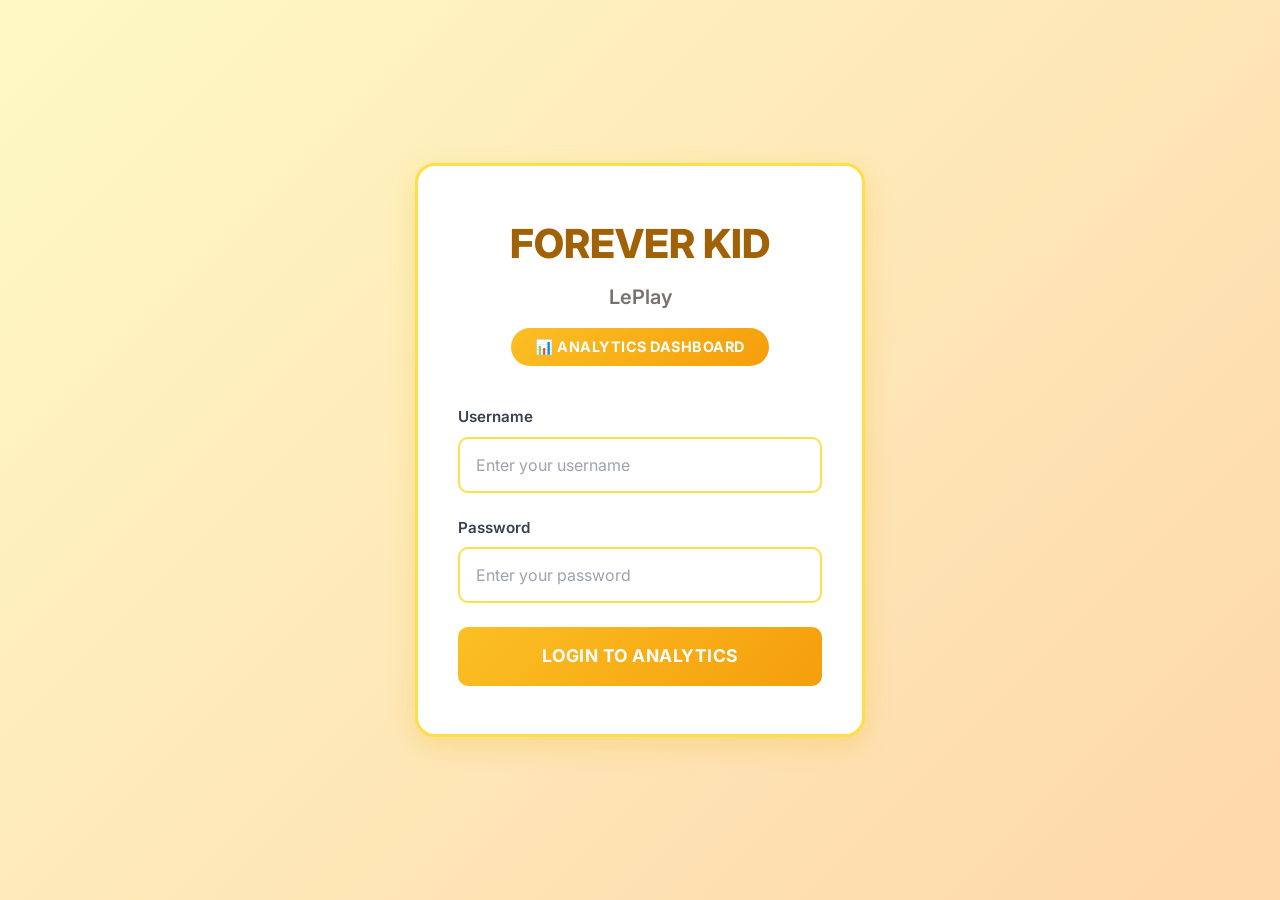
==== analytics-login.html @ 891f0759 "auth added" ====
<!DOCTYPE html>
<html lang="en">
<head>
    <meta charset="UTF-8" />
    <meta name="viewport" content="width=device-width, initial-scale=1.0" />
    <title>Analytics Login – LePlay</title>
    
    <link rel="preconnect" href="https://fonts.googleapis.com" />
    <link rel="preconnect" href="https://fonts.gstatic.com" crossorigin />
    <link href="https://fonts.googleapis.com/css2?family=Inter:wght@300;400;500;600;700;800&display=swap" rel="stylesheet" />
    <link rel="stylesheet" href="style.css" />
    
    <style>
        body {
            margin: 0;
            padding: 0;
            min-height: 100vh;
            background: linear-gradient(135deg, #fef9c3 0%, #fed7aa 100%);
            font-family: 'Inter', sans-serif;
            display: flex;
            align-items: center;
            justify-content: center;
        }
        
        .login-container {
            background: white;
            padding: 3rem 2.5rem;
            border-radius: 20px;
            box-shadow: 0 8px 24px rgba(234, 179, 8, 0.25);
            border: 3px solid #fde047;
            max-width: 450px;
            width: 90%;
        }
        
        .login-header {
            text-align: center;
            margin-bottom: 2.5rem;
        }
        
        .login-header h1 {
            font-size: 2.5rem;
            color: #a16207;
            margin: 0 0 0.5rem 0;
            font-weight: 800;
        }
        
        .login-header .subtitle {
            font-size: 1.25rem;
            color: #78716c;
            font-weight: 600;
        }
        
        .login-header .page-type {
            display: inline-block;
            background: linear-gradient(135deg, #fbbf24 0%, #f59e0b 100%);
            color: white;
            padding: 0.5rem 1.5rem;
            border-radius: 20px;
            font-size: 0.9rem;
            font-weight: 700;
            margin-top: 1rem;
            text-transform: uppercase;
            letter-spacing: 0.5px;
        }
        
        .form-group {
            margin-bottom: 1.5rem;
        }
        
        .form-group label {
            display: block;
            font-weight: 600;
            color: #374151;
            margin-bottom: 0.5rem;
            font-size: 0.95rem;
        }
        
        .form-group input {
            width: 100%;
            padding: 0.875rem 1rem;
            border: 2px solid #fde047;
            border-radius: 10px;
            font-size: 1rem;
            font-family: 'Inter', sans-serif;
            transition: all 0.3s ease;
            box-sizing: border-box;
        }
        
        .form-group input:focus {
            outline: none;
            border-color: #fbbf24;
            box-shadow: 0 0 0 3px rgba(251, 191, 36, 0.2);
        }
        
        .login-btn {
            width: 100%;
            padding: 1rem;
            background: linear-gradient(135deg, #fbbf24 0%, #f59e0b 100%);
            color: white;
            border: none;
            border-radius: 10px;
            font-size: 1.1rem;
            font-weight: 700;
            cursor: pointer;
            transition: all 0.3s ease;
            font-family: 'Inter', sans-serif;
            text-transform: uppercase;
            letter-spacing: 0.5px;
        }
        
        .login-btn:hover {
            transform: translateY(-2px);
            box-shadow: 0 6px 20px rgba(251, 191, 36, 0.4);
        }
        
        .login-btn:active {
            transform: translateY(0);
        }
        
        .error-message {
            background: #fee2e2;
            color: #991b1b;
            padding: 0.875rem;
            border-radius: 8px;
            margin-bottom: 1rem;
            font-size: 0.9rem;
            font-weight: 500;
            display: none;
            border: 2px solid #fca5a5;
        }
        
        .info-box {
            background: #fef3c7;
            color: #78350f;
            padding: 1rem;
            border-radius: 8px;
            margin-top: 1.5rem;
            font-size: 0.85rem;
            border: 2px solid #fde047;
            text-align: center;
        }
        
        .info-box strong {
            display: block;
            margin-bottom: 0.25rem;
            font-size: 0.9rem;
        }
    </style>
</head>
<body>
    <div class="login-container">
        <div class="login-header">
            <h1>FOREVER KID</h1>
            <div class="subtitle">LePlay</div>
            <div class="page-type">📊 Analytics Dashboard</div>
        </div>
        
        <div id="errorMessage" class="error-message"></div>
        
        <form id="loginForm">
            <div class="form-group">
                <label for="username">Username</label>
                <input 
                    type="text" 
                    id="username" 
                    name="username" 
                    placeholder="Enter your username" 
                    required 
                    autocomplete="username"
                />
            </div>
            
            <div class="form-group">
                <label for="password">Password</label>
                <input 
                    type="password" 
                    id="password" 
                    name="password" 
                    placeholder="Enter your password" 
                    required 
                    autocomplete="current-password"
                />
            </div>
            
            <button type="submit" class="login-btn">Login to Analytics</button>
        </form>
    </div>

    <script src="auth.js"></script>
    <script>
        // Check if already logged in
        if (isLoggedIn(AUTH_KEYS.ANALYTICS)) {
            window.location.href = 'analytics.html';
        }

        const loginForm = document.getElementById('loginForm');
        const errorMessage = document.getElementById('errorMessage');

        loginForm.addEventListener('submit', function(e) {
            e.preventDefault();
            
            const username = document.getElementById('username').value.trim();
            const password = document.getElementById('password').value;

            // Simple validation (you can customize this)
            if (!username || !password) {
                showError('Please fill in all fields');
                return;
            }

            // Basic authentication check (customize as needed)
            // For demo purposes, accepting any non-empty credentials
            // In a real scenario, you might want specific usernames/passwords
            if (username.length >= 3 && password.length >= 4) {
                // Store auth data
                storeAuth(AUTH_KEYS.ANALYTICS, username);
                
                // Redirect to analytics dashboard
                window.location.href = 'analytics.html';
            } else {
                showError('Invalid credentials. Username must be at least 3 characters and password at least 4 characters.');
            }
        });

        function showError(message) {
            errorMessage.textContent = message;
            errorMessage.style.display = 'block';
            
            // Auto-hide after 5 seconds
            setTimeout(() => {
                errorMessage.style.display = 'none';
            }, 5000);
        }
    </script>
</body>
</html>
---- style.css ----
*,
:before,
:after {
    --tw-border-spacing-x: 0;
    --tw-border-spacing-y: 0;
    --tw-translate-x: 0;
    --tw-translate-y: 0;
    --tw-rotate: 0;
    --tw-skew-x: 0;
    --tw-skew-y: 0;
    --tw-scale-x: 1;
    --tw-scale-y: 1;
    --tw-pan-x: ;
    --tw-pan-y: ;
    --tw-pinch-zoom: ;
    --tw-scroll-snap-strictness: proximity;
    --tw-gradient-from-position: ;
    --tw-gradient-via-position: ;
    --tw-gradient-to-position: ;
    --tw-ordinal: ;
    --tw-slashed-zero: ;
    --tw-numeric-figure: ;
    --tw-numeric-spacing: ;
    --tw-numeric-fraction: ;
    --tw-ring-inset: ;
    --tw-ring-offset-width: 0px;
    --tw-ring-offset-color: #fff;
    --tw-ring-color: rgb(59 130 246 / .5);
    --tw-ring-offset-shadow: 0 0 #0000;
    --tw-ring-shadow: 0 0 #0000;
    --tw-shadow: 0 0 #0000;
    --tw-shadow-colored: 0 0 #0000;
    --tw-blur: ;
    --tw-brightness: ;
    --tw-contrast: ;
    --tw-grayscale: ;
    --tw-hue-rotate: ;
    --tw-invert: ;
    --tw-saturate: ;
    --tw-sepia: ;
    --tw-drop-shadow: ;
    --tw-backdrop-blur: ;
    --tw-backdrop-brightness: ;
    --tw-backdrop-contrast: ;
    --tw-backdrop-grayscale: ;
    --tw-backdrop-hue-rotate: ;
    --tw-backdrop-invert: ;
    --tw-backdrop-opacity: ;
    --tw-backdrop-saturate: ;
    --tw-backdrop-sepia: ;
    --tw-contain-size: ;
    --tw-contain-layout: ;
    --tw-contain-paint: ;
    --tw-contain-style:
}

::backdrop {
    --tw-border-spacing-x: 0;
    --tw-border-spacing-y: 0;
    --tw-translate-x: 0;
    --tw-translate-y: 0;
    --tw-rotate: 0;
    --tw-skew-x: 0;
    --tw-skew-y: 0;
    --tw-scale-x: 1;
    --tw-scale-y: 1;
    --tw-pan-x: ;
    --tw-pan-y: ;
    --tw-pinch-zoom: ;
    --tw-scroll-snap-strictness: proximity;
    --tw-gradient-from-position: ;
    --tw-gradient-via-position: ;
    --tw-gradient-to-position: ;
    --tw-ordinal: ;
    --tw-slashed-zero: ;
    --tw-numeric-figure: ;
    --tw-numeric-spacing: ;
    --tw-numeric-fraction: ;
    --tw-ring-inset: ;
    --tw-ring-offset-width: 0px;
    --tw-ring-offset-color: #fff;
    --tw-ring-color: rgb(59 130 246 / .5);
    --tw-ring-offset-shadow: 0 0 #0000;
    --tw-ring-shadow: 0 0 #0000;
    --tw-shadow: 0 0 #0000;
    --tw-shadow-colored: 0 0 #0000;
    --tw-blur: ;
    --tw-brightness: ;
    --tw-contrast: ;
    --tw-grayscale: ;
    --tw-hue-rotate: ;
    --tw-invert: ;
    --tw-saturate: ;
    --tw-sepia: ;
    --tw-drop-shadow: ;
    --tw-backdrop-blur: ;
    --tw-backdrop-brightness: ;
    --tw-backdrop-contrast: ;
    --tw-backdrop-grayscale: ;
    --tw-backdrop-hue-rotate: ;
    --tw-backdrop-invert: ;
    --tw-backdrop-opacity: ;
    --tw-backdrop-saturate: ;
    --tw-backdrop-sepia: ;
    --tw-contain-size: ;
    --tw-contain-layout: ;
    --tw-contain-paint: ;
    --tw-contain-style:
}

*,
:before,
:after {
    box-sizing: border-box;
    border-width: 0;
    border-style: solid;
    border-color: #e5e7eb
}

:before,
:after {
    --tw-content: ""
}

html,
:host {
    line-height: 1.5;
    -webkit-text-size-adjust: 100%;
    -moz-tab-size: 4;
    -o-tab-size: 4;
    tab-size: 4;
    font-family: Inter, system-ui, sans-serif;
    font-feature-settings: normal;
    font-variation-settings: normal;
    -webkit-tap-highlight-color: transparent
}

body {
    margin: 0;
    line-height: inherit
}

hr {
    height: 0;
    color: inherit;
    border-top-width: 1px
}

abbr:where([title]) {
    -webkit-text-decoration: underline dotted;
    text-decoration: underline dotted
}

h1,
h2,
h3,
h4,
h5,
h6 {
    font-size: inherit;
    font-weight: inherit
}

a {
    color: inherit;
    text-decoration: inherit
}

b,
strong {
    font-weight: bolder
}

code,
kbd,
samp,
pre {
    font-family: ui-monospace, SFMono-Regular, Menlo, Monaco, Consolas, Liberation Mono, Courier New, monospace;
    font-feature-settings: normal;
    font-variation-settings: normal;
    font-size: 1em
}

small {
    font-size: 80%
}

sub,
sup {
    font-size: 75%;
    line-height: 0;
    position: relative;
    vertical-align: baseline
}

sub {
    bottom: -.25em
}

sup {
    top: -.5em
}

table {
    text-indent: 0;
    border-color: inherit;
    border-collapse: collapse
}

button,
input,
optgroup,
select,
textarea {
    font-family: inherit;
    font-feature-settings: inherit;
    font-variation-settings: inherit;
    font-size: 100%;
    font-weight: inherit;
    line-height: inherit;
    letter-spacing: inherit;
    color: inherit;
    margin: 0;
    padding: 0
}

button,
select {
    text-transform: none
}

button,
input:where([type=button]),
input:where([type=reset]),
input:where([type=submit]) {
    -webkit-appearance: button;
    background-color: transparent;
    background-image: none
}

:-moz-focusring {
    outline: auto
}

:-moz-ui-invalid {
    box-shadow: none
}

progress {
    vertical-align: baseline
}

::-webkit-inner-spin-button,
::-webkit-outer-spin-button {
    height: auto
}

[type=search] {
    -webkit-appearance: textfield;
    outline-offset: -2px
}

::-webkit-search-decoration {
    -webkit-appearance: none
}

::-webkit-file-upload-button {
    -webkit-appearance: button;
    font: inherit
}

summary {
    display: list-item
}

blockquote,
dl,
dd,
h1,
h2,
h3,
h4,
h5,
h6,
hr,
figure,
p,
pre {
    margin: 0
}

fieldset {
    margin: 0;
    padding: 0
}

legend {
    padding: 0
}

ol,
ul,
menu {
    list-style: none;
    margin: 0;
    padding: 0
}

dialog {
    padding: 0
}

textarea {
    resize: vertical
}

input::-moz-placeholder,
textarea::-moz-placeholder {
    opacity: 1;
    color: #9ca3af
}

input::placeholder,
textarea::placeholder {
    opacity: 1;
    color: #9ca3af
}

button,
[role=button] {
    cursor: pointer
}

:disabled {
    cursor: default
}

img,
svg,
video,
canvas,
audio,
iframe,
embed,
object {
    display: block;
    vertical-align: middle
}

img,
video {
    max-width: 100%;
    height: auto
}

[hidden]:where(:not([hidden=until-found])) {
    display: none
}

:root {
    --background: 0 0% 100%;
    --foreground: 222.2 84% 4.9%;
    --card: 0 0% 100%;
    --card-foreground: 222.2 84% 4.9%;
    --popover: 0 0% 100%;
    --popover-foreground: 222.2 84% 4.9%;
    --primary: 222.2 47.4% 11.2%;
    --primary-foreground: 210 40% 98%;
    --secondary: 210 40% 96.1%;
    --secondary-foreground: 222.2 47.4% 11.2%;
    --muted: 210 40% 96.1%;
    --muted-foreground: 215.4 16.3% 46.9%;
    --accent: 210 40% 96.1%;
    --accent-foreground: 222.2 47.4% 11.2%;
    --destructive: 0 84.2% 60.2%;
    --destructive-foreground: 210 40% 98%;
    --border: 214.3 31.8% 91.4%;
    --input: 214.3 31.8% 91.4%;
    --ring: 222.2 84% 4.9%;
    --radius: .5rem;
    --sidebar-background: 0 0% 98%;
    --sidebar-foreground: 240 5.3% 26.1%;
    --sidebar-primary: 240 5.9% 10%;
    --sidebar-primary-foreground: 0 0% 98%;
    --sidebar-accent: 240 4.8% 95.9%;
    --sidebar-accent-foreground: 240 5.9% 10%;
    --sidebar-border: 220 13% 91%;
    --sidebar-ring: 217.2 91.2% 59.8%
}

.dark {
    --background: 222.2 84% 4.9%;
    --foreground: 210 40% 98%;
    --card: 222.2 84% 4.9%;
    --card-foreground: 210 40% 98%;
    --popover: 222.2 84% 4.9%;
    --popover-foreground: 210 40% 98%;
    --primary: 210 40% 98%;
    --primary-foreground: 222.2 47.4% 11.2%;
    --secondary: 217.2 32.6% 17.5%;
    --secondary-foreground: 210 40% 98%;
    --muted: 217.2 32.6% 17.5%;
    --muted-foreground: 215 20.2% 65.1%;
    --accent: 217.2 32.6% 17.5%;
    --accent-foreground: 210 40% 98%;
    --destructive: 0 62.8% 30.6%;
    --destructive-foreground: 210 40% 98%;
    --border: 217.2 32.6% 17.5%;
    --input: 217.2 32.6% 17.5%;
    --ring: 212.7 26.8% 83.9%;
    --sidebar-background: 240 5.9% 10%;
    --sidebar-foreground: 240 4.8% 95.9%;
    --sidebar-primary: 224.3 76.3% 48%;
    --sidebar-primary-foreground: 0 0% 100%;
    --sidebar-accent: 240 3.7% 15.9%;
    --sidebar-accent-foreground: 240 4.8% 95.9%;
    --sidebar-border: 240 3.7% 15.9%;
    --sidebar-ring: 217.2 91.2% 59.8%
}

* {
    border-color: hsl(var(--border))
}

body {
    background-color: hsl(var(--background));
    color: hsl(var(--foreground))
}

.sr-only {
    position: absolute;
    width: 1px;
    height: 1px;
    padding: 0;
    margin: -1px;
    overflow: hidden;
    clip: rect(0, 0, 0, 0);
    white-space: nowrap;
    border-width: 0
}

.pointer-events-none {
    pointer-events: none
}

.pointer-events-auto {
    pointer-events: auto
}

.visible {
    visibility: visible
}

.invisible {
    visibility: hidden
}

.fixed {
    position: fixed
}

.absolute {
    position: absolute
}

.relative {
    position: relative
}

.sticky {
    position: sticky
}

.inset-0 {
    top: 0;
    right: 0;
    bottom: 0;
    left: 0
}

.inset-x-0 {
    left: 0;
    right: 0
}

.inset-y-0 {
    top: 0;
    bottom: 0
}

.-bottom-12 {
    bottom: -3rem
}

.-left-12 {
    left: -3rem
}

.-right-12 {
    right: -3rem
}

.-top-12 {
    top: -3rem
}

.bottom-0 {
    bottom: 0
}

.left-0 {
    left: 0
}

.left-1 {
    left: .25rem
}

.left-1\/2 {
    left: 50%
}

.left-2 {
    left: .5rem
}

.left-\[50\%\] {
    left: 50%
}

.right-0 {
    right: 0
}

.right-1 {
    right: .25rem
}

.right-2 {
    right: .5rem
}

.right-3 {
    right: .75rem
}

.right-4 {
    right: 1rem
}

.top-0 {
    top: 0
}

.top-1\.5 {
    top: .375rem
}

.top-1\/2 {
    top: 50%
}

.top-2 {
    top: .5rem
}

.top-3\.5 {
    top: .875rem
}

.top-4 {
    top: 1rem
}

.top-\[1px\] {
    top: 1px
}

.top-\[50\%\] {
    top: 50%
}

.top-\[60\%\] {
    top: 60%
}

.top-full {
    top: 100%
}

.z-10 {
    z-index: 10
}

.z-20 {
    z-index: 20
}

.z-50 {
    z-index: 50
}

.z-\[100\] {
    z-index: 100
}

.z-\[1\] {
    z-index: 1
}

.-mx-1 {
    margin-left: -.25rem;
    margin-right: -.25rem
}

.mx-2 {
    margin-left: .5rem;
    margin-right: .5rem
}

.mx-3\.5 {
    margin-left: .875rem;
    margin-right: .875rem
}

.mx-auto {
    margin-left: auto;
    margin-right: auto
}

.my-0\.5 {
    margin-top: .125rem;
    margin-bottom: .125rem
}

.my-1 {
    margin-top: .25rem;
    margin-bottom: .25rem
}

.-ml-4 {
    margin-left: -1rem
}

.-mt-4 {
    margin-top: -1rem
}

.mb-1 {
    margin-bottom: .25rem
}

.mb-12 {
    margin-bottom: 3rem
}

.mb-16 {
    margin-bottom: 4rem
}

.mb-2 {
    margin-bottom: .5rem
}

.mb-20 {
    margin-bottom: 5rem
}

.mb-4 {
    margin-bottom: 1rem
}

.mb-6 {
    margin-bottom: 1.5rem
}

.mb-8 {
    margin-bottom: 2rem
}

.ml-1 {
    margin-left: .25rem
}

.ml-2 {
    margin-left: .5rem
}

.ml-auto {
    margin-left: auto
}

.mr-2 {
    margin-right: .5rem
}

.mt-1\.5 {
    margin-top: .375rem
}

.mt-2 {
    margin-top: .5rem
}

.mt-24 {
    margin-top: 6rem
}

.mt-4 {
    margin-top: 1rem
}

.mt-8 {
    margin-top: 2rem
}

.mt-auto {
    margin-top: auto
}

.block {
    display: block
}

.inline-block {
    display: inline-block
}

.flex {
    display: flex
}

.inline-flex {
    display: inline-flex
}

.table {
    display: table
}

.grid {
    display: grid
}

.hidden {
    display: none
}

.aspect-square {
    aspect-ratio: 1 / 1
}

.aspect-video {
    aspect-ratio: 16 / 9
}

.size-4 {
    width: 1rem;
    height: 1rem
}

.h-1\.5 {
    height: .375rem
}

.h-10 {
    height: 2.5rem
}

.h-11 {
    height: 2.75rem
}

.h-12 {
    height: 3rem
}

.h-16 {
    height: 4rem
}

.h-2 {
    height: .5rem
}

.h-2\.5 {
    height: .625rem
}

.h-20 {
    height: 5rem
}

.h-3 {
    height: .75rem
}

.h-3\.5 {
    height: .875rem
}

.h-4 {
    height: 1rem
}

.h-40 {
    height: 10rem
}

.h-5 {
    height: 1.25rem
}

.h-6 {
    height: 1.5rem
}

.h-7 {
    height: 1.75rem
}

.h-8 {
    height: 2rem
}

.h-9 {
    height: 2.25rem
}

.h-\[1px\] {
    height: 1px
}

.h-\[var\(--radix-navigation-menu-viewport-height\)\] {
    height: var(--radix-navigation-menu-viewport-height)
}

.h-\[var\(--radix-select-trigger-height\)\] {
    height: var(--radix-select-trigger-height)
}

.h-auto {
    height: auto
}

.h-full {
    height: 100%
}

.h-px {
    height: 1px
}

.h-svh {
    height: 100svh
}

.max-h-96 {
    max-height: 24rem
}

.max-h-\[300px\] {
    max-height: 300px
}

.max-h-screen {
    max-height: 100vh
}

.min-h-0 {
    min-height: 0px
}

.min-h-\[120px\] {
    min-height: 120px
}

.min-h-\[80px\] {
    min-height: 80px
}

.min-h-screen {
    min-height: 100vh
}

.min-h-svh {
    min-height: 100svh
}

.w-0 {
    width: 0px
}

.w-1 {
    width: .25rem
}

.w-10 {
    width: 2.5rem
}

.w-11 {
    width: 2.75rem
}

.w-12 {
    width: 3rem
}

.w-16 {
    width: 4rem
}

.w-2 {
    width: .5rem
}

.w-2\.5 {
    width: .625rem
}

.w-3 {
    width: .75rem
}

.w-3\.5 {
    width: .875rem
}

.w-3\/4 {
    width: 75%
}

.w-4 {
    width: 1rem
}

.w-5 {
    width: 1.25rem
}

.w-64 {
    width: 16rem
}

.w-7 {
    width: 1.75rem
}

.w-72 {
    width: 18rem
}

.w-8 {
    width: 2rem
}

.w-9 {
    width: 2.25rem
}

.w-\[--sidebar-width\] {
    width: var(--sidebar-width)
}

.w-\[100px\] {
    width: 100px
}

.w-\[1px\] {
    width: 1px
}

.w-auto {
    width: auto
}

.w-full {
    width: 100%
}

.w-max {
    width: -moz-max-content;
    width: max-content
}

.w-px {
    width: 1px
}

.min-w-0 {
    min-width: 0px
}

.min-w-5 {
    min-width: 1.25rem
}

.min-w-\[12rem\] {
    min-width: 12rem
}

.min-w-\[8rem\] {
    min-width: 8rem
}

.min-w-\[var\(--radix-select-trigger-width\)\] {
    min-width: var(--radix-select-trigger-width)
}

.max-w-2xl {
    max-width: 42rem
}

.max-w-3xl {
    max-width: 48rem
}

.max-w-4xl {
    max-width: 56rem
}

.max-w-6xl {
    max-width: 72rem
}

.max-w-7xl {
    max-width: 80rem
}

.max-w-\[--skeleton-width\] {
    max-width: var(--skeleton-width)
}

.max-w-lg {
    max-width: 32rem
}

.max-w-max {
    max-width: -moz-max-content;
    max-width: max-content
}

.max-w-none {
    max-width: none
}

.flex-1 {
    flex: 1 1 0%
}

.flex-shrink-0,
.shrink-0 {
    flex-shrink: 0
}

.grow {
    flex-grow: 1
}

.grow-0 {
    flex-grow: 0
}

.basis-full {
    flex-basis: 100%
}

.caption-bottom {
    caption-side: bottom
}

.border-collapse {
    border-collapse: collapse
}

.-translate-x-1\/2 {
    --tw-translate-x: -50%;
    transform: translate(var(--tw-translate-x), var(--tw-translate-y)) rotate(var(--tw-rotate)) skew(var(--tw-skew-x)) skewY(var(--tw-skew-y)) scaleX(var(--tw-scale-x)) scaleY(var(--tw-scale-y))
}

.-translate-x-px {
    --tw-translate-x: -1px;
    transform: translate(var(--tw-translate-x), var(--tw-translate-y)) rotate(var(--tw-rotate)) skew(var(--tw-skew-x)) skewY(var(--tw-skew-y)) scaleX(var(--tw-scale-x)) scaleY(var(--tw-scale-y))
}

.-translate-y-1\/2 {
    --tw-translate-y: -50%;
    transform: translate(var(--tw-translate-x), var(--tw-translate-y)) rotate(var(--tw-rotate)) skew(var(--tw-skew-x)) skewY(var(--tw-skew-y)) scaleX(var(--tw-scale-x)) scaleY(var(--tw-scale-y))
}

.translate-x-\[-50\%\] {
    --tw-translate-x: -50%;
    transform: translate(var(--tw-translate-x), var(--tw-translate-y)) rotate(var(--tw-rotate)) skew(var(--tw-skew-x)) skewY(var(--tw-skew-y)) scaleX(var(--tw-scale-x)) scaleY(var(--tw-scale-y))
}

.translate-x-px {
    --tw-translate-x: 1px;
    transform: translate(var(--tw-translate-x), var(--tw-translate-y)) rotate(var(--tw-rotate)) skew(var(--tw-skew-x)) skewY(var(--tw-skew-y)) scaleX(var(--tw-scale-x)) scaleY(var(--tw-scale-y))
}

.translate-y-\[-50\%\] {
    --tw-translate-y: -50%;
    transform: translate(var(--tw-translate-x), var(--tw-translate-y)) rotate(var(--tw-rotate)) skew(var(--tw-skew-x)) skewY(var(--tw-skew-y)) scaleX(var(--tw-scale-x)) scaleY(var(--tw-scale-y))
}

.rotate-45 {
    --tw-rotate: 45deg;
    transform: translate(var(--tw-translate-x), var(--tw-translate-y)) rotate(var(--tw-rotate)) skew(var(--tw-skew-x)) skewY(var(--tw-skew-y)) scaleX(var(--tw-scale-x)) scaleY(var(--tw-scale-y))
}

.rotate-90 {
    --tw-rotate: 90deg;
    transform: translate(var(--tw-translate-x), var(--tw-translate-y)) rotate(var(--tw-rotate)) skew(var(--tw-skew-x)) skewY(var(--tw-skew-y)) scaleX(var(--tw-scale-x)) scaleY(var(--tw-scale-y))
}

.transform {
    transform: translate(var(--tw-translate-x), var(--tw-translate-y)) rotate(var(--tw-rotate)) skew(var(--tw-skew-x)) skewY(var(--tw-skew-y)) scaleX(var(--tw-scale-x)) scaleY(var(--tw-scale-y))
}

@keyframes pulse {
    50% {
        opacity: .5
    }
}

.animate-pulse {
    animation: pulse 2s cubic-bezier(.4, 0, .6, 1) infinite
}

.cursor-default {
    cursor: default
}

.cursor-pointer {
    cursor: pointer
}

.touch-none {
    touch-action: none
}

.select-none {
    -webkit-user-select: none;
    -moz-user-select: none;
    user-select: none
}

.list-disc {
    list-style-type: disc
}

.list-none {
    list-style-type: none
}

.grid-cols-1 {
    grid-template-columns: repeat(1, minmax(0, 1fr))
}

.flex-row {
    flex-direction: row
}

.flex-col {
    flex-direction: column
}

.flex-col-reverse {
    flex-direction: column-reverse
}

.flex-wrap {
    flex-wrap: wrap
}

.items-start {
    align-items: flex-start
}

.items-end {
    align-items: flex-end
}

.items-center {
    align-items: center
}

.items-stretch {
    align-items: stretch
}

.justify-center {
    justify-content: center
}

.justify-between {
    justify-content: space-between
}

.gap-1 {
    gap: .25rem
}

.gap-1\.5 {
    gap: .375rem
}

.gap-12 {
    gap: 3rem
}

.gap-2 {
    gap: .5rem
}

.gap-4 {
    gap: 1rem
}

.gap-6 {
    gap: 1.5rem
}

.gap-8 {
    gap: 2rem
}

.space-x-1>:not([hidden])~:not([hidden]) {
    --tw-space-x-reverse: 0;
    margin-right: calc(.25rem * var(--tw-space-x-reverse));
    margin-left: calc(.25rem * calc(1 - var(--tw-space-x-reverse)))
}

.space-x-2>:not([hidden])~:not([hidden]) {
    --tw-space-x-reverse: 0;
    margin-right: calc(.5rem * var(--tw-space-x-reverse));
    margin-left: calc(.5rem * calc(1 - var(--tw-space-x-reverse)))
}

.space-x-4>:not([hidden])~:not([hidden]) {
    --tw-space-x-reverse: 0;
    margin-right: calc(1rem * var(--tw-space-x-reverse));
    margin-left: calc(1rem * calc(1 - var(--tw-space-x-reverse)))
}

.space-x-8>:not([hidden])~:not([hidden]) {
    --tw-space-x-reverse: 0;
    margin-right: calc(2rem * var(--tw-space-x-reverse));
    margin-left: calc(2rem * calc(1 - var(--tw-space-x-reverse)))
}

.space-y-1>:not([hidden])~:not([hidden]) {
    --tw-space-y-reverse: 0;
    margin-top: calc(.25rem * calc(1 - var(--tw-space-y-reverse)));
    margin-bottom: calc(.25rem * var(--tw-space-y-reverse))
}

.space-y-1\.5>:not([hidden])~:not([hidden]) {
    --tw-space-y-reverse: 0;
    margin-top: calc(.375rem * calc(1 - var(--tw-space-y-reverse)));
    margin-bottom: calc(.375rem * var(--tw-space-y-reverse))
}

.space-y-2>:not([hidden])~:not([hidden]) {
    --tw-space-y-reverse: 0;
    margin-top: calc(.5rem * calc(1 - var(--tw-space-y-reverse)));
    margin-bottom: calc(.5rem * var(--tw-space-y-reverse))
}

.space-y-4>:not([hidden])~:not([hidden]) {
    --tw-space-y-reverse: 0;
    margin-top: calc(1rem * calc(1 - var(--tw-space-y-reverse)));
    margin-bottom: calc(1rem * var(--tw-space-y-reverse))
}

.space-y-6>:not([hidden])~:not([hidden]) {
    --tw-space-y-reverse: 0;
    margin-top: calc(1.5rem * calc(1 - var(--tw-space-y-reverse)));
    margin-bottom: calc(1.5rem * var(--tw-space-y-reverse))
}

.space-y-8>:not([hidden])~:not([hidden]) {
    --tw-space-y-reverse: 0;
    margin-top: calc(2rem * calc(1 - var(--tw-space-y-reverse)));
    margin-bottom: calc(2rem * var(--tw-space-y-reverse))
}

.overflow-auto {
    overflow: auto
}

.overflow-hidden {
    overflow: hidden
}

.overflow-y-auto {
    overflow-y: auto
}

.overflow-x-hidden {
    overflow-x: hidden
}

.whitespace-nowrap {
    white-space: nowrap
}

.break-words {
    overflow-wrap: break-word
}

.rounded-2xl {
    border-radius: 1rem
}

.rounded-\[2px\] {
    border-radius: 2px
}

.rounded-\[inherit\] {
    border-radius: inherit
}

.rounded-full {
    border-radius: 9999px
}

.rounded-lg {
    border-radius: var(--radius)
}

.rounded-md {
    border-radius: calc(var(--radius) - 2px)
}

.rounded-sm {
    border-radius: calc(var(--radius) - 4px)
}

.rounded-t-\[10px\] {
    border-top-left-radius: 10px;
    border-top-right-radius: 10px
}

.rounded-tl-sm {
    border-top-left-radius: calc(var(--radius) - 4px)
}

.border {
    border-width: 1px
}

.border-0 {
    border-width: 0px
}

.border-2 {
    border-width: 2px
}

.border-\[1\.5px\] {
    border-width: 1.5px
}

.border-y {
    border-top-width: 1px;
    border-bottom-width: 1px
}

.border-b {
    border-bottom-width: 1px
}

.border-l {
    border-left-width: 1px
}

.border-r {
    border-right-width: 1px
}

.border-t {
    border-top-width: 1px
}

.border-dashed {
    border-style: dashed
}

.border-\[--color-border\] {
    border-color: var(--color-border)
}

.border-amber-100 {
    --tw-border-opacity: 1;
    border-color: rgb(254 243 199 / var(--tw-border-opacity, 1))
}

.border-amber-200 {
    --tw-border-opacity: 1;
    border-color: rgb(253 230 138 / var(--tw-border-opacity, 1))
}

.border-black {
    --tw-border-opacity: 1;
    border-color: rgb(0 0 0 / var(--tw-border-opacity, 1))
}

.border-blue-200 {
    --tw-border-opacity: 1;
    border-color: rgb(191 219 254 / var(--tw-border-opacity, 1))
}

.border-border\/50 {
    border-color: hsl(var(--border) / .5)
}

.border-destructive {
    border-color: hsl(var(--destructive))
}

.border-destructive\/50 {
    border-color: hsl(var(--destructive) / .5)
}

.border-gray-200 {
    --tw-border-opacity: 1;
    border-color: rgb(229 231 235 / var(--tw-border-opacity, 1))
}

.border-gray-300 {
    --tw-border-opacity: 1;
    border-color: rgb(209 213 219 / var(--tw-border-opacity, 1))
}

.border-input {
    border-color: hsl(var(--input))
}

.border-primary {
    border-color: hsl(var(--primary))
}

.border-red-200 {
    --tw-border-opacity: 1;
    border-color: rgb(254 202 202 / var(--tw-border-opacity, 1))
}

.border-sidebar-border {
    border-color: hsl(var(--sidebar-border))
}

.border-transparent {
    border-color: transparent
}

.border-yellow-200 {
    --tw-border-opacity: 1;
    border-color: rgb(254 240 138 / var(--tw-border-opacity, 1))
}

.border-yellow-300 {
    --tw-border-opacity: 1;
    border-color: rgb(253 224 71 / var(--tw-border-opacity, 1))
}

.border-yellow-500 {
    --tw-border-opacity: 1;
    border-color: rgb(234 179 8 / var(--tw-border-opacity, 1))
}

.border-l-transparent {
    border-left-color: transparent
}

.border-t-transparent {
    border-top-color: transparent
}

.bg-\[--color-bg\] {
    background-color: var(--color-bg)
}

.bg-accent {
    background-color: hsl(var(--accent))
}

.bg-amber-200 {
    --tw-bg-opacity: 1;
    background-color: rgb(253 230 138 / var(--tw-bg-opacity, 1))
}

.bg-amber-50 {
    --tw-bg-opacity: 1;
    background-color: rgb(255 251 235 / var(--tw-bg-opacity, 1))
}

.bg-background {
    background-color: hsl(var(--background))
}

.bg-black\/80 {
    background-color: #000c
}

.bg-blue-100 {
    --tw-bg-opacity: 1;
    background-color: rgb(219 234 254 / var(--tw-bg-opacity, 1))
}

.bg-blue-400 {
    --tw-bg-opacity: 1;
    background-color: rgb(96 165 250 / var(--tw-bg-opacity, 1))
}

.bg-blue-50 {
    --tw-bg-opacity: 1;
    background-color: rgb(239 246 255 / var(--tw-bg-opacity, 1))
}

.bg-border {
    background-color: hsl(var(--border))
}

.bg-card {
    background-color: hsl(var(--card))
}

.bg-destructive {
    background-color: hsl(var(--destructive))
}

.bg-foreground {
    background-color: hsl(var(--foreground))
}

.bg-gray-100 {
    --tw-bg-opacity: 1;
    background-color: rgb(243 244 246 / var(--tw-bg-opacity, 1))
}

.bg-gray-50 {
    --tw-bg-opacity: 1;
    background-color: rgb(249 250 251 / var(--tw-bg-opacity, 1))
}

.bg-green-100 {
    --tw-bg-opacity: 1;
    background-color: rgb(220 252 231 / var(--tw-bg-opacity, 1))
}

.bg-muted {
    background-color: hsl(var(--muted))
}

.bg-muted\/50 {
    background-color: hsl(var(--muted) / .5)
}

.bg-orange-100 {
    --tw-bg-opacity: 1;
    background-color: rgb(255 237 213 / var(--tw-bg-opacity, 1))
}

.bg-popover {
    background-color: hsl(var(--popover))
}

.bg-primary {
    background-color: hsl(var(--primary))
}

.bg-purple-100 {
    --tw-bg-opacity: 1;
    background-color: rgb(243 232 255 / var(--tw-bg-opacity, 1))
}

.bg-red-100 {
    --tw-bg-opacity: 1;
    background-color: rgb(254 226 226 / var(--tw-bg-opacity, 1))
}

.bg-red-400 {
    --tw-bg-opacity: 1;
    background-color: rgb(248 113 113 / var(--tw-bg-opacity, 1))
}

.bg-red-50 {
    --tw-bg-opacity: 1;
    background-color: rgb(254 242 242 / var(--tw-bg-opacity, 1))
}

.bg-secondary {
    background-color: hsl(var(--secondary))
}

.bg-sidebar {
    background-color: hsl(var(--sidebar-background))
}

.bg-sidebar-border {
    background-color: hsl(var(--sidebar-border))
}

.bg-transparent {
    background-color: transparent
}

.bg-white {
    --tw-bg-opacity: 1;
    background-color: rgb(255 255 255 / var(--tw-bg-opacity, 1))
}

.bg-yellow-100 {
    --tw-bg-opacity: 1;
    background-color: rgb(254 249 195 / var(--tw-bg-opacity, 1))
}

.bg-yellow-200 {
    --tw-bg-opacity: 1;
    background-color: rgb(254 240 138 / var(--tw-bg-opacity, 1))
}

.bg-yellow-400 {
    --tw-bg-opacity: 1;
    background-color: rgb(250 204 21 / var(--tw-bg-opacity, 1))
}

.bg-yellow-50 {
    --tw-bg-opacity: 1;
    background-color: rgb(254 252 232 / var(--tw-bg-opacity, 1))
}

.bg-yellow-500 {
    --tw-bg-opacity: 1;
    background-color: rgb(234 179 8 / var(--tw-bg-opacity, 1))
}

.bg-gradient-to-br {
    background-image: linear-gradient(to bottom right, var(--tw-gradient-stops))
}

.bg-gradient-to-r {
    background-image: linear-gradient(to right, var(--tw-gradient-stops))
}

.from-blue-50 {
    --tw-gradient-from: #eff6ff var(--tw-gradient-from-position);
    --tw-gradient-to: rgb(239 246 255 / 0) var(--tw-gradient-to-position);
    --tw-gradient-stops: var(--tw-gradient-from), var(--tw-gradient-to)
}

.from-blue-600 {
    --tw-gradient-from: #2563eb var(--tw-gradient-from-position);
    --tw-gradient-to: rgb(37 99 235 / 0) var(--tw-gradient-to-position);
    --tw-gradient-stops: var(--tw-gradient-from), var(--tw-gradient-to)
}

.from-yellow-50 {
    --tw-gradient-from: #fefce8 var(--tw-gradient-from-position);
    --tw-gradient-to: rgb(254 252 232 / 0) var(--tw-gradient-to-position);
    --tw-gradient-stops: var(--tw-gradient-from), var(--tw-gradient-to)
}

.to-orange-50 {
    --tw-gradient-to: #fff7ed var(--tw-gradient-to-position)
}

.to-red-50 {
    --tw-gradient-to: #fef2f2 var(--tw-gradient-to-position)
}

.to-red-600 {
    --tw-gradient-to: #dc2626 var(--tw-gradient-to-position)
}

.to-yellow-100 {
    --tw-gradient-to: #fef9c3 var(--tw-gradient-to-position)
}

.fill-current {
    fill: currentColor
}

.object-contain {
    -o-object-fit: contain;
    object-fit: contain
}

.p-0 {
    padding: 0
}

.p-1 {
    padding: .25rem
}

.p-2 {
    padding: .5rem
}

.p-3 {
    padding: .75rem
}

.p-4 {
    padding: 1rem
}

.p-6 {
    padding: 1.5rem
}

.p-8 {
    padding: 2rem
}

.p-\[1px\] {
    padding: 1px
}

.px-1 {
    padding-left: .25rem;
    padding-right: .25rem
}

.px-2 {
    padding-left: .5rem;
    padding-right: .5rem
}

.px-2\.5 {
    padding-left: .625rem;
    padding-right: .625rem
}

.px-3 {
    padding-left: .75rem;
    padding-right: .75rem
}

.px-4 {
    padding-left: 1rem;
    padding-right: 1rem
}

.px-5 {
    padding-left: 1.25rem;
    padding-right: 1.25rem
}

.px-6 {
    padding-left: 1.5rem;
    padding-right: 1.5rem
}

.px-8 {
    padding-left: 2rem;
    padding-right: 2rem
}

.py-0\.5 {
    padding-top: .125rem;
    padding-bottom: .125rem
}

.py-1 {
    padding-top: .25rem;
    padding-bottom: .25rem
}

.py-1\.5 {
    padding-top: .375rem;
    padding-bottom: .375rem
}

.py-12 {
    padding-top: 3rem;
    padding-bottom: 3rem
}

.py-2 {
    padding-top: .5rem;
    padding-bottom: .5rem
}

.py-20 {
    padding-top: 5rem;
    padding-bottom: 5rem
}

.py-3 {
    padding-top: .75rem;
    padding-bottom: .75rem
}

.py-4 {
    padding-top: 1rem;
    padding-bottom: 1rem
}

.py-6 {
    padding-top: 1.5rem;
    padding-bottom: 1.5rem
}

.py-8 {
    padding-top: 2rem;
    padding-bottom: 2rem
}

.pb-3 {
    padding-bottom: .75rem
}

.pb-4 {
    padding-bottom: 1rem
}

.pl-2\.5 {
    padding-left: .625rem
}

.pl-4 {
    padding-left: 1rem
}

.pl-6 {
    padding-left: 1.5rem
}

.pl-8 {
    padding-left: 2rem
}

.pr-2 {
    padding-right: .5rem
}

.pr-2\.5 {
    padding-right: .625rem
}

.pr-8 {
    padding-right: 2rem
}

.pt-0 {
    padding-top: 0
}

.pt-1 {
    padding-top: .25rem
}

.pt-2 {
    padding-top: .5rem
}

.pt-3 {
    padding-top: .75rem
}

.pt-4 {
    padding-top: 1rem
}

.pt-6 {
    padding-top: 1.5rem
}

.text-left {
    text-align: left
}

.text-center {
    text-align: center
}

.align-middle {
    vertical-align: middle
}

.font-mono {
    font-family: ui-monospace, SFMono-Regular, Menlo, Monaco, Consolas, Liberation Mono, Courier New, monospace
}

.text-2xl {
    font-size: 1.5rem;
    line-height: 2rem
}

.text-3xl {
    font-size: 1.875rem;
    line-height: 2.25rem
}

.text-4xl {
    font-size: 2.25rem;
    line-height: 2.5rem
}

.text-\[0\.8rem\] {
    font-size: .8rem
}

.text-base {
    font-size: 1rem;
    line-height: 1.5rem
}

.text-lg {
    font-size: 1.125rem;
    line-height: 1.75rem
}

.text-sm {
    font-size: .875rem;
    line-height: 1.25rem
}

.text-xl {
    font-size: 1.25rem;
    line-height: 1.75rem
}

.text-xs {
    font-size: .75rem;
    line-height: 1rem
}

.font-bold {
    font-weight: 700
}

.font-medium {
    font-weight: 500
}

.font-normal {
    font-weight: 400
}

.font-semibold {
    font-weight: 600
}

.tabular-nums {
    --tw-numeric-spacing: tabular-nums;
    font-variant-numeric: var(--tw-ordinal) var(--tw-slashed-zero) var(--tw-numeric-figure) var(--tw-numeric-spacing) var(--tw-numeric-fraction)
}

.leading-none {
    line-height: 1
}

.leading-relaxed {
    line-height: 1.625
}

.tracking-tight {
    letter-spacing: -.025em
}

.tracking-widest {
    letter-spacing: .1em
}

.text-accent-foreground {
    color: hsl(var(--accent-foreground))
}

.text-amber-700 {
    --tw-text-opacity: 1;
    color: rgb(180 83 9 / var(--tw-text-opacity, 1))
}

.text-amber-800 {
    --tw-text-opacity: 1;
    color: rgb(146 64 14 / var(--tw-text-opacity, 1))
}

.text-black {
    --tw-text-opacity: 1;
    color: rgb(0 0 0 / var(--tw-text-opacity, 1))
}

.text-blue-500 {
    --tw-text-opacity: 1;
    color: rgb(59 130 246 / var(--tw-text-opacity, 1))
}

.text-blue-700 {
    --tw-text-opacity: 1;
    color: rgb(29 78 216 / var(--tw-text-opacity, 1))
}

.text-blue-800 {
    --tw-text-opacity: 1;
    color: rgb(30 64 175 / var(--tw-text-opacity, 1))
}

.text-card-foreground {
    color: hsl(var(--card-foreground))
}

.text-current {
    color: currentColor
}

.text-destructive {
    color: hsl(var(--destructive))
}

.text-destructive-foreground {
    color: hsl(var(--destructive-foreground))
}

.text-foreground {
    color: hsl(var(--foreground))
}

.text-foreground\/50 {
    color: hsl(var(--foreground) / .5)
}

.text-gray-500 {
    --tw-text-opacity: 1;
    color: rgb(107 114 128 / var(--tw-text-opacity, 1))
}

.text-gray-600 {
    --tw-text-opacity: 1;
    color: rgb(75 85 99 / var(--tw-text-opacity, 1))
}

.text-gray-700 {
    --tw-text-opacity: 1;
    color: rgb(55 65 81 / var(--tw-text-opacity, 1))
}

.text-gray-800 {
    --tw-text-opacity: 1;
    color: rgb(31 41 55 / var(--tw-text-opacity, 1))
}

.text-muted-foreground {
    color: hsl(var(--muted-foreground))
}

.text-popover-foreground {
    color: hsl(var(--popover-foreground))
}

.text-primary {
    color: hsl(var(--primary))
}

.text-primary-foreground {
    color: hsl(var(--primary-foreground))
}

.text-red-600 {
    --tw-text-opacity: 1;
    color: rgb(220 38 38 / var(--tw-text-opacity, 1))
}

.text-red-700 {
    --tw-text-opacity: 1;
    color: rgb(185 28 28 / var(--tw-text-opacity, 1))
}

.text-red-800 {
    --tw-text-opacity: 1;
    color: rgb(153 27 27 / var(--tw-text-opacity, 1))
}

.text-secondary-foreground {
    color: hsl(var(--secondary-foreground))
}

.text-sidebar-foreground {
    color: hsl(var(--sidebar-foreground))
}

.text-sidebar-foreground\/70 {
    color: hsl(var(--sidebar-foreground) / .7)
}

.text-white {
    --tw-text-opacity: 1;
    color: rgb(255 255 255 / var(--tw-text-opacity, 1))
}

.text-yellow-600 {
    --tw-text-opacity: 1;
    color: rgb(202 138 4 / var(--tw-text-opacity, 1))
}

.text-yellow-700 {
    --tw-text-opacity: 1;
    color: rgb(161 98 7 / var(--tw-text-opacity, 1))
}

.underline {
    text-decoration-line: underline
}

.underline-offset-4 {
    text-underline-offset: 4px
}

.opacity-0 {
    opacity: 0
}

.opacity-50 {
    opacity: .5
}

.opacity-60 {
    opacity: .6
}

.opacity-70 {
    opacity: .7
}

.opacity-90 {
    opacity: .9
}

.shadow-\[0_0_0_1px_hsl\(var\(--sidebar-border\)\)\] {
    --tw-shadow: 0 0 0 1px hsl(var(--sidebar-border));
    --tw-shadow-colored: 0 0 0 1px var(--tw-shadow-color);
    box-shadow: var(--tw-ring-offset-shadow, 0 0 #0000), var(--tw-ring-shadow, 0 0 #0000), var(--tw-shadow)
}

.shadow-lg {
    --tw-shadow: 0 10px 15px -3px rgb(0 0 0 / .1), 0 4px 6px -4px rgb(0 0 0 / .1);
    --tw-shadow-colored: 0 10px 15px -3px var(--tw-shadow-color), 0 4px 6px -4px var(--tw-shadow-color);
    box-shadow: var(--tw-ring-offset-shadow, 0 0 #0000), var(--tw-ring-shadow, 0 0 #0000), var(--tw-shadow)
}

.shadow-md {
    --tw-shadow: 0 4px 6px -1px rgb(0 0 0 / .1), 0 2px 4px -2px rgb(0 0 0 / .1);
    --tw-shadow-colored: 0 4px 6px -1px var(--tw-shadow-color), 0 2px 4px -2px var(--tw-shadow-color);
    box-shadow: var(--tw-ring-offset-shadow, 0 0 #0000), var(--tw-ring-shadow, 0 0 #0000), var(--tw-shadow)
}

.shadow-none {
    --tw-shadow: 0 0 #0000;
    --tw-shadow-colored: 0 0 #0000;
    box-shadow: var(--tw-ring-offset-shadow, 0 0 #0000), var(--tw-ring-shadow, 0 0 #0000), var(--tw-shadow)
}

.shadow-sm {
    --tw-shadow: 0 1px 2px 0 rgb(0 0 0 / .05);
    --tw-shadow-colored: 0 1px 2px 0 var(--tw-shadow-color);
    box-shadow: var(--tw-ring-offset-shadow, 0 0 #0000), var(--tw-ring-shadow, 0 0 #0000), var(--tw-shadow)
}

.shadow-xl {
    --tw-shadow: 0 20px 25px -5px rgb(0 0 0 / .1), 0 8px 10px -6px rgb(0 0 0 / .1);
    --tw-shadow-colored: 0 20px 25px -5px var(--tw-shadow-color), 0 8px 10px -6px var(--tw-shadow-color);
    box-shadow: var(--tw-ring-offset-shadow, 0 0 #0000), var(--tw-ring-shadow, 0 0 #0000), var(--tw-shadow)
}

.outline-none {
    outline: 2px solid transparent;
    outline-offset: 2px
}

.outline {
    outline-style: solid
}

.ring-0 {
    --tw-ring-offset-shadow: var(--tw-ring-inset) 0 0 0 var(--tw-ring-offset-width) var(--tw-ring-offset-color);
    --tw-ring-shadow: var(--tw-ring-inset) 0 0 0 calc(0px + var(--tw-ring-offset-width)) var(--tw-ring-color);
    box-shadow: var(--tw-ring-offset-shadow), var(--tw-ring-shadow), var(--tw-shadow, 0 0 #0000)
}

.ring-2 {
    --tw-ring-offset-shadow: var(--tw-ring-inset) 0 0 0 var(--tw-ring-offset-width) var(--tw-ring-offset-color);
    --tw-ring-shadow: var(--tw-ring-inset) 0 0 0 calc(2px + var(--tw-ring-offset-width)) var(--tw-ring-color);
    box-shadow: var(--tw-ring-offset-shadow), var(--tw-ring-shadow), var(--tw-shadow, 0 0 #0000)
}

.ring-ring {
    --tw-ring-color: hsl(var(--ring))
}

.ring-sidebar-ring {
    --tw-ring-color: hsl(var(--sidebar-ring))
}

.ring-offset-background {
    --tw-ring-offset-color: hsl(var(--background))
}

.filter {
    filter: var(--tw-blur) var(--tw-brightness) var(--tw-contrast) var(--tw-grayscale) var(--tw-hue-rotate) var(--tw-invert) var(--tw-saturate) var(--tw-sepia) var(--tw-drop-shadow)
}

.transition {
    transition-property: color, background-color, border-color, text-decoration-color, fill, stroke, opacity, box-shadow, transform, filter, -webkit-backdrop-filter;
    transition-property: color, background-color, border-color, text-decoration-color, fill, stroke, opacity, box-shadow, transform, filter, backdrop-filter;
    transition-property: color, background-color, border-color, text-decoration-color, fill, stroke, opacity, box-shadow, transform, filter, backdrop-filter, -webkit-backdrop-filter;
    transition-timing-function: cubic-bezier(.4, 0, .2, 1);
    transition-duration: .15s
}

.transition-\[left\,right\,width\] {
    transition-property: left, right, width;
    transition-timing-function: cubic-bezier(.4, 0, .2, 1);
    transition-duration: .15s
}

.transition-\[margin\,opa\] {
    transition-property: margin, opa;
    transition-timing-function: cubic-bezier(.4, 0, .2, 1);
    transition-duration: .15s
}

.transition-\[width\,height\,padding\] {
    transition-property: width, height, padding;
    transition-timing-function: cubic-bezier(.4, 0, .2, 1);
    transition-duration: .15s
}

.transition-\[width\] {
    transition-property: width;
    transition-timing-function: cubic-bezier(.4, 0, .2, 1);
    transition-duration: .15s
}

.transition-all {
    transition-property: all;
    transition-timing-function: cubic-bezier(.4, 0, .2, 1);
    transition-duration: .15s
}

.transition-colors {
    transition-property: color, background-color, border-color, text-decoration-color, fill, stroke;
    transition-timing-function: cubic-bezier(.4, 0, .2, 1);
    transition-duration: .15s
}

.transition-opacity {
    transition-property: opacity;
    transition-timing-function: cubic-bezier(.4, 0, .2, 1);
    transition-duration: .15s
}

.transition-shadow {
    transition-property: box-shadow;
    transition-timing-function: cubic-bezier(.4, 0, .2, 1);
    transition-duration: .15s
}

.transition-transform {
    transition-property: transform;
    transition-timing-function: cubic-bezier(.4, 0, .2, 1);
    transition-duration: .15s
}

.duration-1000 {
    transition-duration: 1s
}

.duration-200 {
    transition-duration: .2s
}

.duration-300 {
    transition-duration: .3s
}

.ease-in-out {
    transition-timing-function: cubic-bezier(.4, 0, .2, 1)
}

.ease-linear {
    transition-timing-function: linear
}

@keyframes enter {
    0% {
        opacity: var(--tw-enter-opacity, 1);
        transform: translate3d(var(--tw-enter-translate-x, 0), var(--tw-enter-translate-y, 0), 0) scale3d(var(--tw-enter-scale, 1), var(--tw-enter-scale, 1), var(--tw-enter-scale, 1)) rotate(var(--tw-enter-rotate, 0))
    }
}

@keyframes exit {
    to {
        opacity: var(--tw-exit-opacity, 1);
        transform: translate3d(var(--tw-exit-translate-x, 0), var(--tw-exit-translate-y, 0), 0) scale3d(var(--tw-exit-scale, 1), var(--tw-exit-scale, 1), var(--tw-exit-scale, 1)) rotate(var(--tw-exit-rotate, 0))
    }
}

.animate-in {
    animation-name: enter;
    animation-duration: .15s;
    --tw-enter-opacity: initial;
    --tw-enter-scale: initial;
    --tw-enter-rotate: initial;
    --tw-enter-translate-x: initial;
    --tw-enter-translate-y: initial
}

.fade-in-0 {
    --tw-enter-opacity: 0
}

.fade-in-80 {
    --tw-enter-opacity: .8
}

.zoom-in-95 {
    --tw-enter-scale: .95
}

.duration-1000 {
    animation-duration: 1s
}

.duration-200 {
    animation-duration: .2s
}

.duration-300 {
    animation-duration: .3s
}

.ease-in-out {
    animation-timing-function: cubic-bezier(.4, 0, .2, 1)
}

.ease-linear {
    animation-timing-function: linear
}

.file\:border-0::file-selector-button {
    border-width: 0px
}

.file\:bg-transparent::file-selector-button {
    background-color: transparent
}

.file\:text-sm::file-selector-button {
    font-size: .875rem;
    line-height: 1.25rem
}

.file\:font-medium::file-selector-button {
    font-weight: 500
}

.file\:text-foreground::file-selector-button {
    color: hsl(var(--foreground))
}

.placeholder\:text-muted-foreground::-moz-placeholder {
    color: hsl(var(--muted-foreground))
}

.placeholder\:text-muted-foreground::placeholder {
    color: hsl(var(--muted-foreground))
}

.after\:absolute:after {
    content: var(--tw-content);
    position: absolute
}

.after\:-inset-2:after {
    content: var(--tw-content);
    top: -.5rem;
    right: -.5rem;
    bottom: -.5rem;
    left: -.5rem
}

.after\:inset-y-0:after {
    content: var(--tw-content);
    top: 0;
    bottom: 0
}

.after\:left-1\/2:after {
    content: var(--tw-content);
    left: 50%
}

.after\:w-1:after {
    content: var(--tw-content);
    width: .25rem
}

.after\:w-\[2px\]:after {
    content: var(--tw-content);
    width: 2px
}

.after\:-translate-x-1\/2:after {
    content: var(--tw-content);
    --tw-translate-x: -50%;
    transform: translate(var(--tw-translate-x), var(--tw-translate-y)) rotate(var(--tw-rotate)) skew(var(--tw-skew-x)) skewY(var(--tw-skew-y)) scaleX(var(--tw-scale-x)) scaleY(var(--tw-scale-y))
}

.first\:rounded-l-md:first-child {
    border-top-left-radius: calc(var(--radius) - 2px);
    border-bottom-left-radius: calc(var(--radius) - 2px)
}

.first\:border-l:first-child {
    border-left-width: 1px
}

.last\:rounded-r-md:last-child {
    border-top-right-radius: calc(var(--radius) - 2px);
    border-bottom-right-radius: calc(var(--radius) - 2px)
}

.focus-within\:relative:focus-within {
    position: relative
}

.focus-within\:z-20:focus-within {
    z-index: 20
}

.hover\:-translate-y-1:hover {
    --tw-translate-y: -.25rem;
    transform: translate(var(--tw-translate-x), var(--tw-translate-y)) rotate(var(--tw-rotate)) skew(var(--tw-skew-x)) skewY(var(--tw-skew-y)) scaleX(var(--tw-scale-x)) scaleY(var(--tw-scale-y))
}

.hover\:border-yellow-300:hover {
    --tw-border-opacity: 1;
    border-color: rgb(253 224 71 / var(--tw-border-opacity, 1))
}

.hover\:bg-accent:hover {
    background-color: hsl(var(--accent))
}

.hover\:bg-destructive\/80:hover {
    background-color: hsl(var(--destructive) / .8)
}

.hover\:bg-destructive\/90:hover {
    background-color: hsl(var(--destructive) / .9)
}

.hover\:bg-muted:hover {
    background-color: hsl(var(--muted))
}

.hover\:bg-muted\/50:hover {
    background-color: hsl(var(--muted) / .5)
}

.hover\:bg-primary:hover {
    background-color: hsl(var(--primary))
}

.hover\:bg-primary\/80:hover {
    background-color: hsl(var(--primary) / .8)
}

.hover\:bg-primary\/90:hover {
    background-color: hsl(var(--primary) / .9)
}

.hover\:bg-secondary:hover {
    background-color: hsl(var(--secondary))
}

.hover\:bg-secondary\/80:hover {
    background-color: hsl(var(--secondary) / .8)
}

.hover\:bg-sidebar-accent:hover {
    background-color: hsl(var(--sidebar-accent))
}

.hover\:bg-yellow-50:hover {
    --tw-bg-opacity: 1;
    background-color: rgb(254 252 232 / var(--tw-bg-opacity, 1))
}

.hover\:bg-yellow-600:hover {
    --tw-bg-opacity: 1;
    background-color: rgb(202 138 4 / var(--tw-bg-opacity, 1))
}

.hover\:text-accent-foreground:hover {
    color: hsl(var(--accent-foreground))
}

.hover\:text-blue-700:hover {
    --tw-text-opacity: 1;
    color: rgb(29 78 216 / var(--tw-text-opacity, 1))
}

.hover\:text-foreground:hover {
    color: hsl(var(--foreground))
}

.hover\:text-muted-foreground:hover {
    color: hsl(var(--muted-foreground))
}

.hover\:text-primary-foreground:hover {
    color: hsl(var(--primary-foreground))
}

.hover\:text-sidebar-accent-foreground:hover {
    color: hsl(var(--sidebar-accent-foreground))
}

.hover\:text-yellow-600:hover {
    --tw-text-opacity: 1;
    color: rgb(202 138 4 / var(--tw-text-opacity, 1))
}

.hover\:text-yellow-700:hover {
    --tw-text-opacity: 1;
    color: rgb(161 98 7 / var(--tw-text-opacity, 1))
}

.hover\:underline:hover {
    text-decoration-line: underline
}

.hover\:opacity-100:hover {
    opacity: 1
}

.hover\:shadow-\[0_0_0_1px_hsl\(var\(--sidebar-accent\)\)\]:hover {
    --tw-shadow: 0 0 0 1px hsl(var(--sidebar-accent));
    --tw-shadow-colored: 0 0 0 1px var(--tw-shadow-color);
    box-shadow: var(--tw-ring-offset-shadow, 0 0 #0000), var(--tw-ring-shadow, 0 0 #0000), var(--tw-shadow)
}

.hover\:shadow-xl:hover {
    --tw-shadow: 0 20px 25px -5px rgb(0 0 0 / .1), 0 8px 10px -6px rgb(0 0 0 / .1);
    --tw-shadow-colored: 0 20px 25px -5px var(--tw-shadow-color), 0 8px 10px -6px var(--tw-shadow-color);
    box-shadow: var(--tw-ring-offset-shadow, 0 0 #0000), var(--tw-ring-shadow, 0 0 #0000), var(--tw-shadow)
}

.hover\:after\:bg-sidebar-border:hover:after {
    content: var(--tw-content);
    background-color: hsl(var(--sidebar-border))
}

.focus\:bg-accent:focus {
    background-color: hsl(var(--accent))
}

.focus\:bg-primary:focus {
    background-color: hsl(var(--primary))
}

.focus\:text-accent-foreground:focus {
    color: hsl(var(--accent-foreground))
}

.focus\:text-primary-foreground:focus {
    color: hsl(var(--primary-foreground))
}

.focus\:opacity-100:focus {
    opacity: 1
}

.focus\:outline-none:focus {
    outline: 2px solid transparent;
    outline-offset: 2px
}

.focus\:ring-2:focus {
    --tw-ring-offset-shadow: var(--tw-ring-inset) 0 0 0 var(--tw-ring-offset-width) var(--tw-ring-offset-color);
    --tw-ring-shadow: var(--tw-ring-inset) 0 0 0 calc(2px + var(--tw-ring-offset-width)) var(--tw-ring-color);
    box-shadow: var(--tw-ring-offset-shadow), var(--tw-ring-shadow), var(--tw-shadow, 0 0 #0000)
}

.focus\:ring-ring:focus {
    --tw-ring-color: hsl(var(--ring))
}

.focus\:ring-offset-2:focus {
    --tw-ring-offset-width: 2px
}

.focus-visible\:outline-none:focus-visible {
    outline: 2px solid transparent;
    outline-offset: 2px
}

.focus-visible\:ring-1:focus-visible {
    --tw-ring-offset-shadow: var(--tw-ring-inset) 0 0 0 var(--tw-ring-offset-width) var(--tw-ring-offset-color);
    --tw-ring-shadow: var(--tw-ring-inset) 0 0 0 calc(1px + var(--tw-ring-offset-width)) var(--tw-ring-color);
    box-shadow: var(--tw-ring-offset-shadow), var(--tw-ring-shadow), var(--tw-shadow, 0 0 #0000)
}

.focus-visible\:ring-2:focus-visible {
    --tw-ring-offset-shadow: var(--tw-ring-inset) 0 0 0 var(--tw-ring-offset-width) var(--tw-ring-offset-color);
    --tw-ring-shadow: var(--tw-ring-inset) 0 0 0 calc(2px + var(--tw-ring-offset-width)) var(--tw-ring-color);
    box-shadow: var(--tw-ring-offset-shadow), var(--tw-ring-shadow), var(--tw-shadow, 0 0 #0000)
}

.focus-visible\:ring-ring:focus-visible {
    --tw-ring-color: hsl(var(--ring))
}

.focus-visible\:ring-sidebar-ring:focus-visible {
    --tw-ring-color: hsl(var(--sidebar-ring))
}

.focus-visible\:ring-offset-1:focus-visible {
    --tw-ring-offset-width: 1px
}

.focus-visible\:ring-offset-2:focus-visible {
    --tw-ring-offset-width: 2px
}

.focus-visible\:ring-offset-background:focus-visible {
    --tw-ring-offset-color: hsl(var(--background))
}

.active\:bg-sidebar-accent:active {
    background-color: hsl(var(--sidebar-accent))
}

.active\:text-sidebar-accent-foreground:active {
    color: hsl(var(--sidebar-accent-foreground))
}

.disabled\:pointer-events-none:disabled {
    pointer-events: none
}

.disabled\:cursor-not-allowed:disabled {
    cursor: not-allowed
}

.disabled\:opacity-50:disabled {
    opacity: .5
}

.group\/menu-item:focus-within .group-focus-within\/menu-item\:opacity-100 {
    opacity: 1
}

.group\/menu-item:hover .group-hover\/menu-item\:opacity-100,
.group:hover .group-hover\:opacity-100 {
    opacity: 1
}

.group.destructive .group-\[\.destructive\]\:border-muted\/40 {
    border-color: hsl(var(--muted) / .4)
}

.group.toaster .group-\[\.toaster\]\:border-border {
    border-color: hsl(var(--border))
}

.group.toast .group-\[\.toast\]\:bg-muted {
    background-color: hsl(var(--muted))
}

.group.toast .group-\[\.toast\]\:bg-primary {
    background-color: hsl(var(--primary))
}

.group.toaster .group-\[\.toaster\]\:bg-background {
    background-color: hsl(var(--background))
}

.group.destructive .group-\[\.destructive\]\:text-red-300 {
    --tw-text-opacity: 1;
    color: rgb(252 165 165 / var(--tw-text-opacity, 1))
}

.group.toast .group-\[\.toast\]\:text-muted-foreground {
    color: hsl(var(--muted-foreground))
}

.group.toast .group-\[\.toast\]\:text-primary-foreground {
    color: hsl(var(--primary-foreground))
}

.group.toaster .group-\[\.toaster\]\:text-foreground {
    color: hsl(var(--foreground))
}

.group.toaster .group-\[\.toaster\]\:shadow-lg {
    --tw-shadow: 0 10px 15px -3px rgb(0 0 0 / .1), 0 4px 6px -4px rgb(0 0 0 / .1);
    --tw-shadow-colored: 0 10px 15px -3px var(--tw-shadow-color), 0 4px 6px -4px var(--tw-shadow-color);
    box-shadow: var(--tw-ring-offset-shadow, 0 0 #0000), var(--tw-ring-shadow, 0 0 #0000), var(--tw-shadow)
}

.group.destructive .group-\[\.destructive\]\:hover\:border-destructive\/30:hover {
    border-color: hsl(var(--destructive) / .3)
}

.group.destructive .group-\[\.destructive\]\:hover\:bg-destructive:hover {
    background-color: hsl(var(--destructive))
}

.group.destructive .group-\[\.destructive\]\:hover\:text-destructive-foreground:hover {
    color: hsl(var(--destructive-foreground))
}

.group.destructive .group-\[\.destructive\]\:hover\:text-red-50:hover {
    --tw-text-opacity: 1;
    color: rgb(254 242 242 / var(--tw-text-opacity, 1))
}

.group.destructive .group-\[\.destructive\]\:focus\:ring-destructive:focus {
    --tw-ring-color: hsl(var(--destructive))
}

.group.destructive .group-\[\.destructive\]\:focus\:ring-red-400:focus {
    --tw-ring-opacity: 1;
    --tw-ring-color: rgb(248 113 113 / var(--tw-ring-opacity, 1))
}

.group.destructive .group-\[\.destructive\]\:focus\:ring-offset-red-600:focus {
    --tw-ring-offset-color: #dc2626
}

.peer\/menu-button:hover~.peer-hover\/menu-button\:text-sidebar-accent-foreground {
    color: hsl(var(--sidebar-accent-foreground))
}

.peer:disabled~.peer-disabled\:cursor-not-allowed {
    cursor: not-allowed
}

.peer:disabled~.peer-disabled\:opacity-70 {
    opacity: .7
}

.has-\[\[data-variant\=inset\]\]\:bg-sidebar:has([data-variant=inset]) {
    background-color: hsl(var(--sidebar-background))
}

.has-\[\:disabled\]\:opacity-50:has(:disabled) {
    opacity: .5
}

.group\/menu-item:has([data-sidebar=menu-action]) .group-has-\[\[data-sidebar\=menu-action\]\]\/menu-item\:pr-8 {
    padding-right: 2rem
}

.aria-disabled\:pointer-events-none[aria-disabled=true] {
    pointer-events: none
}

.aria-disabled\:opacity-50[aria-disabled=true] {
    opacity: .5
}

.aria-selected\:bg-accent[aria-selected=true] {
    background-color: hsl(var(--accent))
}

.aria-selected\:bg-accent\/50[aria-selected=true] {
    background-color: hsl(var(--accent) / .5)
}

.aria-selected\:text-accent-foreground[aria-selected=true] {
    color: hsl(var(--accent-foreground))
}

.aria-selected\:text-muted-foreground[aria-selected=true] {
    color: hsl(var(--muted-foreground))
}

.aria-selected\:opacity-100[aria-selected=true] {
    opacity: 1
}

.aria-selected\:opacity-30[aria-selected=true] {
    opacity: .3
}

.data-\[disabled\=true\]\:pointer-events-none[data-disabled=true],
.data-\[disabled\]\:pointer-events-none[data-disabled] {
    pointer-events: none
}

.data-\[panel-group-direction\=vertical\]\:h-px[data-panel-group-direction=vertical] {
    height: 1px
}

.data-\[panel-group-direction\=vertical\]\:w-full[data-panel-group-direction=vertical] {
    width: 100%
}

.data-\[side\=bottom\]\:translate-y-1[data-side=bottom] {
    --tw-translate-y: .25rem;
    transform: translate(var(--tw-translate-x), var(--tw-translate-y)) rotate(var(--tw-rotate)) skew(var(--tw-skew-x)) skewY(var(--tw-skew-y)) scaleX(var(--tw-scale-x)) scaleY(var(--tw-scale-y))
}

.data-\[side\=left\]\:-translate-x-1[data-side=left] {
    --tw-translate-x: -.25rem;
    transform: translate(var(--tw-translate-x), var(--tw-translate-y)) rotate(var(--tw-rotate)) skew(var(--tw-skew-x)) skewY(var(--tw-skew-y)) scaleX(var(--tw-scale-x)) scaleY(var(--tw-scale-y))
}

.data-\[side\=right\]\:translate-x-1[data-side=right] {
    --tw-translate-x: .25rem;
    transform: translate(var(--tw-translate-x), var(--tw-translate-y)) rotate(var(--tw-rotate)) skew(var(--tw-skew-x)) skewY(var(--tw-skew-y)) scaleX(var(--tw-scale-x)) scaleY(var(--tw-scale-y))
}

.data-\[side\=top\]\:-translate-y-1[data-side=top] {
    --tw-translate-y: -.25rem;
    transform: translate(var(--tw-translate-x), var(--tw-translate-y)) rotate(var(--tw-rotate)) skew(var(--tw-skew-x)) skewY(var(--tw-skew-y)) scaleX(var(--tw-scale-x)) scaleY(var(--tw-scale-y))
}

.data-\[state\=checked\]\:translate-x-5[data-state=checked] {
    --tw-translate-x: 1.25rem;
    transform: translate(var(--tw-translate-x), var(--tw-translate-y)) rotate(var(--tw-rotate)) skew(var(--tw-skew-x)) skewY(var(--tw-skew-y)) scaleX(var(--tw-scale-x)) scaleY(var(--tw-scale-y))
}

.data-\[state\=unchecked\]\:translate-x-0[data-state=unchecked],
.data-\[swipe\=cancel\]\:translate-x-0[data-swipe=cancel] {
    --tw-translate-x: 0px;
    transform: translate(var(--tw-translate-x), var(--tw-translate-y)) rotate(var(--tw-rotate)) skew(var(--tw-skew-x)) skewY(var(--tw-skew-y)) scaleX(var(--tw-scale-x)) scaleY(var(--tw-scale-y))
}

.data-\[swipe\=end\]\:translate-x-\[var\(--radix-toast-swipe-end-x\)\][data-swipe=end] {
    --tw-translate-x: var(--radix-toast-swipe-end-x);
    transform: translate(var(--tw-translate-x), var(--tw-translate-y)) rotate(var(--tw-rotate)) skew(var(--tw-skew-x)) skewY(var(--tw-skew-y)) scaleX(var(--tw-scale-x)) scaleY(var(--tw-scale-y))
}

.data-\[swipe\=move\]\:translate-x-\[var\(--radix-toast-swipe-move-x\)\][data-swipe=move] {
    --tw-translate-x: var(--radix-toast-swipe-move-x);
    transform: translate(var(--tw-translate-x), var(--tw-translate-y)) rotate(var(--tw-rotate)) skew(var(--tw-skew-x)) skewY(var(--tw-skew-y)) scaleX(var(--tw-scale-x)) scaleY(var(--tw-scale-y))
}

@keyframes accordion-up {
    0% {
        height: var(--radix-accordion-content-height)
    }

    to {
        height: 0
    }
}

.data-\[state\=closed\]\:animate-accordion-up[data-state=closed] {
    animation: accordion-up .2s ease-out
}

@keyframes accordion-down {
    0% {
        height: 0
    }

    to {
        height: var(--radix-accordion-content-height)
    }
}

.data-\[state\=open\]\:animate-accordion-down[data-state=open] {
    animation: accordion-down .2s ease-out
}

.data-\[panel-group-direction\=vertical\]\:flex-col[data-panel-group-direction=vertical] {
    flex-direction: column
}

.data-\[active\=true\]\:bg-sidebar-accent[data-active=true] {
    background-color: hsl(var(--sidebar-accent))
}

.data-\[active\]\:bg-accent\/50[data-active] {
    background-color: hsl(var(--accent) / .5)
}

.data-\[selected\=\'true\'\]\:bg-accent[data-selected=true] {
    background-color: hsl(var(--accent))
}

.data-\[state\=active\]\:bg-background[data-state=active] {
    background-color: hsl(var(--background))
}

.data-\[state\=checked\]\:bg-primary[data-state=checked] {
    background-color: hsl(var(--primary))
}

.data-\[state\=on\]\:bg-accent[data-state=on],
.data-\[state\=open\]\:bg-accent[data-state=open] {
    background-color: hsl(var(--accent))
}

.data-\[state\=open\]\:bg-accent\/50[data-state=open] {
    background-color: hsl(var(--accent) / .5)
}

.data-\[state\=open\]\:bg-secondary[data-state=open] {
    background-color: hsl(var(--secondary))
}

.data-\[state\=selected\]\:bg-muted[data-state=selected] {
    background-color: hsl(var(--muted))
}

.data-\[state\=unchecked\]\:bg-input[data-state=unchecked] {
    background-color: hsl(var(--input))
}

.data-\[active\=true\]\:font-medium[data-active=true] {
    font-weight: 500
}

.data-\[active\=true\]\:text-sidebar-accent-foreground[data-active=true] {
    color: hsl(var(--sidebar-accent-foreground))
}

.data-\[selected\=true\]\:text-accent-foreground[data-selected=true] {
    color: hsl(var(--accent-foreground))
}

.data-\[state\=active\]\:text-foreground[data-state=active] {
    color: hsl(var(--foreground))
}

.data-\[state\=checked\]\:text-primary-foreground[data-state=checked] {
    color: hsl(var(--primary-foreground))
}

.data-\[state\=on\]\:text-accent-foreground[data-state=on],
.data-\[state\=open\]\:text-accent-foreground[data-state=open] {
    color: hsl(var(--accent-foreground))
}

.data-\[state\=open\]\:text-muted-foreground[data-state=open] {
    color: hsl(var(--muted-foreground))
}

.data-\[disabled\=true\]\:opacity-50[data-disabled=true],
.data-\[disabled\]\:opacity-50[data-disabled] {
    opacity: .5
}

.data-\[state\=open\]\:opacity-100[data-state=open] {
    opacity: 1
}

.data-\[state\=active\]\:shadow-sm[data-state=active] {
    --tw-shadow: 0 1px 2px 0 rgb(0 0 0 / .05);
    --tw-shadow-colored: 0 1px 2px 0 var(--tw-shadow-color);
    box-shadow: var(--tw-ring-offset-shadow, 0 0 #0000), var(--tw-ring-shadow, 0 0 #0000), var(--tw-shadow)
}

.data-\[swipe\=move\]\:transition-none[data-swipe=move] {
    transition-property: none
}

.data-\[state\=closed\]\:duration-300[data-state=closed] {
    transition-duration: .3s
}

.data-\[state\=open\]\:duration-500[data-state=open] {
    transition-duration: .5s
}

.data-\[motion\^\=from-\]\:animate-in[data-motion^=from-],
.data-\[state\=open\]\:animate-in[data-state=open],
.data-\[state\=visible\]\:animate-in[data-state=visible] {
    animation-name: enter;
    animation-duration: .15s;
    --tw-enter-opacity: initial;
    --tw-enter-scale: initial;
    --tw-enter-rotate: initial;
    --tw-enter-translate-x: initial;
    --tw-enter-translate-y: initial
}

.data-\[motion\^\=to-\]\:animate-out[data-motion^=to-],
.data-\[state\=closed\]\:animate-out[data-state=closed],
.data-\[state\=hidden\]\:animate-out[data-state=hidden],
.data-\[swipe\=end\]\:animate-out[data-swipe=end] {
    animation-name: exit;
    animation-duration: .15s;
    --tw-exit-opacity: initial;
    --tw-exit-scale: initial;
    --tw-exit-rotate: initial;
    --tw-exit-translate-x: initial;
    --tw-exit-translate-y: initial
}

.data-\[motion\^\=from-\]\:fade-in[data-motion^=from-] {
    --tw-enter-opacity: 0
}

.data-\[motion\^\=to-\]\:fade-out[data-motion^=to-],
.data-\[state\=closed\]\:fade-out-0[data-state=closed] {
    --tw-exit-opacity: 0
}

.data-\[state\=closed\]\:fade-out-80[data-state=closed] {
    --tw-exit-opacity: .8
}

.data-\[state\=hidden\]\:fade-out[data-state=hidden] {
    --tw-exit-opacity: 0
}

.data-\[state\=open\]\:fade-in-0[data-state=open],
.data-\[state\=visible\]\:fade-in[data-state=visible] {
    --tw-enter-opacity: 0
}

.data-\[state\=closed\]\:zoom-out-95[data-state=closed] {
    --tw-exit-scale: .95
}

.data-\[state\=open\]\:zoom-in-90[data-state=open] {
    --tw-enter-scale: .9
}

.data-\[state\=open\]\:zoom-in-95[data-state=open] {
    --tw-enter-scale: .95
}

.data-\[motion\=from-end\]\:slide-in-from-right-52[data-motion=from-end] {
    --tw-enter-translate-x: 13rem
}

.data-\[motion\=from-start\]\:slide-in-from-left-52[data-motion=from-start] {
    --tw-enter-translate-x: -13rem
}

.data-\[motion\=to-end\]\:slide-out-to-right-52[data-motion=to-end] {
    --tw-exit-translate-x: 13rem
}

.data-\[motion\=to-start\]\:slide-out-to-left-52[data-motion=to-start] {
    --tw-exit-translate-x: -13rem
}

.data-\[side\=bottom\]\:slide-in-from-top-2[data-side=bottom] {
    --tw-enter-translate-y: -.5rem
}

.data-\[side\=left\]\:slide-in-from-right-2[data-side=left] {
    --tw-enter-translate-x: .5rem
}

.data-\[side\=right\]\:slide-in-from-left-2[data-side=right] {
    --tw-enter-translate-x: -.5rem
}

.data-\[side\=top\]\:slide-in-from-bottom-2[data-side=top] {
    --tw-enter-translate-y: .5rem
}

.data-\[state\=closed\]\:slide-out-to-bottom[data-state=closed] {
    --tw-exit-translate-y: 100%
}

.data-\[state\=closed\]\:slide-out-to-left[data-state=closed] {
    --tw-exit-translate-x: -100%
}

.data-\[state\=closed\]\:slide-out-to-left-1\/2[data-state=closed] {
    --tw-exit-translate-x: -50%
}

.data-\[state\=closed\]\:slide-out-to-right[data-state=closed],
.data-\[state\=closed\]\:slide-out-to-right-full[data-state=closed] {
    --tw-exit-translate-x: 100%
}

.data-\[state\=closed\]\:slide-out-to-top[data-state=closed] {
    --tw-exit-translate-y: -100%
}

.data-\[state\=closed\]\:slide-out-to-top-\[48\%\][data-state=closed] {
    --tw-exit-translate-y: -48%
}

.data-\[state\=open\]\:slide-in-from-bottom[data-state=open] {
    --tw-enter-translate-y: 100%
}

.data-\[state\=open\]\:slide-in-from-left[data-state=open] {
    --tw-enter-translate-x: -100%
}

.data-\[state\=open\]\:slide-in-from-left-1\/2[data-state=open] {
    --tw-enter-translate-x: -50%
}

.data-\[state\=open\]\:slide-in-from-right[data-state=open] {
    --tw-enter-translate-x: 100%
}

.data-\[state\=open\]\:slide-in-from-top[data-state=open] {
    --tw-enter-translate-y: -100%
}

.data-\[state\=open\]\:slide-in-from-top-\[48\%\][data-state=open] {
    --tw-enter-translate-y: -48%
}

.data-\[state\=open\]\:slide-in-from-top-full[data-state=open] {
    --tw-enter-translate-y: -100%
}

.data-\[state\=closed\]\:duration-300[data-state=closed] {
    animation-duration: .3s
}

.data-\[state\=open\]\:duration-500[data-state=open] {
    animation-duration: .5s
}

.data-\[panel-group-direction\=vertical\]\:after\:left-0[data-panel-group-direction=vertical]:after {
    content: var(--tw-content);
    left: 0
}

.data-\[panel-group-direction\=vertical\]\:after\:h-1[data-panel-group-direction=vertical]:after {
    content: var(--tw-content);
    height: .25rem
}

.data-\[panel-group-direction\=vertical\]\:after\:w-full[data-panel-group-direction=vertical]:after {
    content: var(--tw-content);
    width: 100%
}

.data-\[panel-group-direction\=vertical\]\:after\:-translate-y-1\/2[data-panel-group-direction=vertical]:after {
    content: var(--tw-content);
    --tw-translate-y: -50%;
    transform: translate(var(--tw-translate-x), var(--tw-translate-y)) rotate(var(--tw-rotate)) skew(var(--tw-skew-x)) skewY(var(--tw-skew-y)) scaleX(var(--tw-scale-x)) scaleY(var(--tw-scale-y))
}

.data-\[panel-group-direction\=vertical\]\:after\:translate-x-0[data-panel-group-direction=vertical]:after {
    content: var(--tw-content);
    --tw-translate-x: 0px;
    transform: translate(var(--tw-translate-x), var(--tw-translate-y)) rotate(var(--tw-rotate)) skew(var(--tw-skew-x)) skewY(var(--tw-skew-y)) scaleX(var(--tw-scale-x)) scaleY(var(--tw-scale-y))
}

.data-\[state\=open\]\:hover\:bg-sidebar-accent:hover[data-state=open] {
    background-color: hsl(var(--sidebar-accent))
}

.data-\[state\=open\]\:hover\:text-sidebar-accent-foreground:hover[data-state=open] {
    color: hsl(var(--sidebar-accent-foreground))
}

.group[data-collapsible=offcanvas] .group-data-\[collapsible\=offcanvas\]\:left-\[calc\(var\(--sidebar-width\)\*-1\)\] {
    left: calc(var(--sidebar-width) * -1)
}

.group[data-collapsible=offcanvas] .group-data-\[collapsible\=offcanvas\]\:right-\[calc\(var\(--sidebar-width\)\*-1\)\] {
    right: calc(var(--sidebar-width) * -1)
}

.group[data-side=left] .group-data-\[side\=left\]\:-right-4 {
    right: -1rem
}

.group[data-side=right] .group-data-\[side\=right\]\:left-0 {
    left: 0
}

.group[data-collapsible=icon] .group-data-\[collapsible\=icon\]\:-mt-8 {
    margin-top: -2rem
}

.group[data-collapsible=icon] .group-data-\[collapsible\=icon\]\:hidden {
    display: none
}

.group[data-collapsible=icon] .group-data-\[collapsible\=icon\]\:\!size-8 {
    width: 2rem !important;
    height: 2rem !important
}

.group[data-collapsible=icon] .group-data-\[collapsible\=icon\]\:w-\[--sidebar-width-icon\] {
    width: var(--sidebar-width-icon)
}

.group[data-collapsible=icon] .group-data-\[collapsible\=icon\]\:w-\[calc\(var\(--sidebar-width-icon\)_\+_theme\(spacing\.4\)\)\] {
    width: calc(var(--sidebar-width-icon) + 1rem)
}

.group[data-collapsible=icon] .group-data-\[collapsible\=icon\]\:w-\[calc\(var\(--sidebar-width-icon\)_\+_theme\(spacing\.4\)_\+2px\)\] {
    width: calc(var(--sidebar-width-icon) + 1rem + 2px)
}

.group[data-collapsible=offcanvas] .group-data-\[collapsible\=offcanvas\]\:w-0 {
    width: 0px
}

.group[data-collapsible=offcanvas] .group-data-\[collapsible\=offcanvas\]\:translate-x-0 {
    --tw-translate-x: 0px;
    transform: translate(var(--tw-translate-x), var(--tw-translate-y)) rotate(var(--tw-rotate)) skew(var(--tw-skew-x)) skewY(var(--tw-skew-y)) scaleX(var(--tw-scale-x)) scaleY(var(--tw-scale-y))
}

.group[data-side=right] .group-data-\[side\=right\]\:rotate-180,
.group[data-state=open] .group-data-\[state\=open\]\:rotate-180 {
    --tw-rotate: 180deg;
    transform: translate(var(--tw-translate-x), var(--tw-translate-y)) rotate(var(--tw-rotate)) skew(var(--tw-skew-x)) skewY(var(--tw-skew-y)) scaleX(var(--tw-scale-x)) scaleY(var(--tw-scale-y))
}

.group[data-collapsible=icon] .group-data-\[collapsible\=icon\]\:overflow-hidden {
    overflow: hidden
}

.group[data-variant=floating] .group-data-\[variant\=floating\]\:rounded-lg {
    border-radius: var(--radius)
}

.group[data-variant=floating] .group-data-\[variant\=floating\]\:border {
    border-width: 1px
}

.group[data-side=left] .group-data-\[side\=left\]\:border-r {
    border-right-width: 1px
}

.group[data-side=right] .group-data-\[side\=right\]\:border-l {
    border-left-width: 1px
}

.group[data-variant=floating] .group-data-\[variant\=floating\]\:border-sidebar-border {
    border-color: hsl(var(--sidebar-border))
}

.group[data-collapsible=icon] .group-data-\[collapsible\=icon\]\:\!p-0 {
    padding: 0 !important
}

.group[data-collapsible=icon] .group-data-\[collapsible\=icon\]\:\!p-2 {
    padding: .5rem !important
}

.group[data-collapsible=icon] .group-data-\[collapsible\=icon\]\:opacity-0 {
    opacity: 0
}

.group[data-variant=floating] .group-data-\[variant\=floating\]\:shadow {
    --tw-shadow: 0 1px 3px 0 rgb(0 0 0 / .1), 0 1px 2px -1px rgb(0 0 0 / .1);
    --tw-shadow-colored: 0 1px 3px 0 var(--tw-shadow-color), 0 1px 2px -1px var(--tw-shadow-color);
    box-shadow: var(--tw-ring-offset-shadow, 0 0 #0000), var(--tw-ring-shadow, 0 0 #0000), var(--tw-shadow)
}

.group[data-collapsible=offcanvas] .group-data-\[collapsible\=offcanvas\]\:after\:left-full:after {
    content: var(--tw-content);
    left: 100%
}

.group[data-collapsible=offcanvas] .group-data-\[collapsible\=offcanvas\]\:hover\:bg-sidebar:hover {
    background-color: hsl(var(--sidebar-background))
}

.peer\/menu-button[data-size=default]~.peer-data-\[size\=default\]\/menu-button\:top-1\.5 {
    top: .375rem
}

.peer\/menu-button[data-size=lg]~.peer-data-\[size\=lg\]\/menu-button\:top-2\.5 {
    top: .625rem
}

.peer\/menu-button[data-size=sm]~.peer-data-\[size\=sm\]\/menu-button\:top-1 {
    top: .25rem
}

.peer[data-variant=inset]~.peer-data-\[variant\=inset\]\:min-h-\[calc\(100svh-theme\(spacing\.4\)\)\] {
    min-height: calc(100svh - 1rem)
}

.peer\/menu-button[data-active=true]~.peer-data-\[active\=true\]\/menu-button\:text-sidebar-accent-foreground {
    color: hsl(var(--sidebar-accent-foreground))
}

.dark\:border-destructive:is(.dark *) {
    border-color: hsl(var(--destructive))
}

@media (min-width: 640px) {
    .sm\:bottom-0 {
        bottom: 0
    }

    .sm\:right-0 {
        right: 0
    }

    .sm\:top-auto {
        top: auto
    }

    .sm\:mb-0 {
        margin-bottom: 0
    }

    .sm\:mt-0 {
        margin-top: 0
    }

    .sm\:flex {
        display: flex
    }

    .sm\:max-w-sm {
        max-width: 24rem
    }

    .sm\:flex-row {
        flex-direction: row
    }

    .sm\:flex-col {
        flex-direction: column
    }

    .sm\:justify-end {
        justify-content: flex-end
    }

    .sm\:gap-2\.5 {
        gap: .625rem
    }

    .sm\:space-x-2>:not([hidden])~:not([hidden]) {
        --tw-space-x-reverse: 0;
        margin-right: calc(.5rem * var(--tw-space-x-reverse));
        margin-left: calc(.5rem * calc(1 - var(--tw-space-x-reverse)))
    }

    .sm\:space-x-4>:not([hidden])~:not([hidden]) {
        --tw-space-x-reverse: 0;
        margin-right: calc(1rem * var(--tw-space-x-reverse));
        margin-left: calc(1rem * calc(1 - var(--tw-space-x-reverse)))
    }

    .sm\:space-y-0>:not([hidden])~:not([hidden]) {
        --tw-space-y-reverse: 0;
        margin-top: calc(0px * calc(1 - var(--tw-space-y-reverse)));
        margin-bottom: calc(0px * var(--tw-space-y-reverse))
    }

    .sm\:rounded-lg {
        border-radius: var(--radius)
    }

    .sm\:px-6 {
        padding-left: 1.5rem;
        padding-right: 1.5rem
    }

    .sm\:text-left {
        text-align: left
    }

    .data-\[state\=open\]\:sm\:slide-in-from-bottom-full[data-state=open] {
        --tw-enter-translate-y: 100%
    }
}

@media (min-width: 768px) {
    .md\:absolute {
        position: absolute
    }

    .md\:block {
        display: block
    }

    .md\:flex {
        display: flex
    }

    .md\:hidden {
        display: none
    }

    .md\:w-\[var\(--radix-navigation-menu-viewport-width\)\] {
        width: var(--radix-navigation-menu-viewport-width)
    }

    .md\:w-auto {
        width: auto
    }

    .md\:max-w-\[420px\] {
        max-width: 420px
    }

    .md\:grid-cols-2 {
        grid-template-columns: repeat(2, minmax(0, 1fr))
    }

    .md\:grid-cols-3 {
        grid-template-columns: repeat(3, minmax(0, 1fr))
    }

    .md\:p-12 {
        padding: 3rem
    }

    .md\:text-2xl {
        font-size: 1.5rem;
        line-height: 2rem
    }

    .md\:text-3xl {
        font-size: 1.875rem;
        line-height: 2.25rem
    }

    .md\:text-4xl {
        font-size: 2.25rem;
        line-height: 2.5rem
    }

    .md\:text-5xl {
        font-size: 3rem;
        line-height: 1
    }

    .md\:text-6xl {
        font-size: 3.75rem;
        line-height: 1
    }

    .md\:text-sm {
        font-size: .875rem;
        line-height: 1.25rem
    }

    .md\:text-xl {
        font-size: 1.25rem;
        line-height: 1.75rem
    }

    .md\:opacity-0 {
        opacity: 0
    }

    .after\:md\:hidden:after {
        content: var(--tw-content);
        display: none
    }

    .peer[data-variant=inset]~.md\:peer-data-\[variant\=inset\]\:m-2 {
        margin: .5rem
    }

    .peer[data-state=collapsed][data-variant=inset]~.md\:peer-data-\[state\=collapsed\]\:peer-data-\[variant\=inset\]\:ml-2 {
        margin-left: .5rem
    }

    .peer[data-variant=inset]~.md\:peer-data-\[variant\=inset\]\:ml-0 {
        margin-left: 0
    }

    .peer[data-variant=inset]~.md\:peer-data-\[variant\=inset\]\:rounded-xl {
        border-radius: .75rem
    }

    .peer[data-variant=inset]~.md\:peer-data-\[variant\=inset\]\:shadow {
        --tw-shadow: 0 1px 3px 0 rgb(0 0 0 / .1), 0 1px 2px -1px rgb(0 0 0 / .1);
        --tw-shadow-colored: 0 1px 3px 0 var(--tw-shadow-color), 0 1px 2px -1px var(--tw-shadow-color);
        box-shadow: var(--tw-ring-offset-shadow, 0 0 #0000), var(--tw-ring-shadow, 0 0 #0000), var(--tw-shadow)
    }
}

@media (min-width: 1024px) {
    .lg\:grid-cols-2 {
        grid-template-columns: repeat(2, minmax(0, 1fr))
    }

    .lg\:grid-cols-3 {
        grid-template-columns: repeat(3, minmax(0, 1fr))
    }

    .lg\:px-8 {
        padding-left: 2rem;
        padding-right: 2rem
    }
}

.\[\&\:has\(\[aria-selected\]\)\]\:bg-accent:has([aria-selected]) {
    background-color: hsl(var(--accent))
}

.first\:\[\&\:has\(\[aria-selected\]\)\]\:rounded-l-md:has([aria-selected]):first-child {
    border-top-left-radius: calc(var(--radius) - 2px);
    border-bottom-left-radius: calc(var(--radius) - 2px)
}

.last\:\[\&\:has\(\[aria-selected\]\)\]\:rounded-r-md:has([aria-selected]):last-child {
    border-top-right-radius: calc(var(--radius) - 2px);
    border-bottom-right-radius: calc(var(--radius) - 2px)
}

.\[\&\:has\(\[aria-selected\]\.day-outside\)\]\:bg-accent\/50:has([aria-selected].day-outside) {
    background-color: hsl(var(--accent) / .5)
}

.\[\&\:has\(\[aria-selected\]\.day-range-end\)\]\:rounded-r-md:has([aria-selected].day-range-end) {
    border-top-right-radius: calc(var(--radius) - 2px);
    border-bottom-right-radius: calc(var(--radius) - 2px)
}

.\[\&\:has\(\[role\=checkbox\]\)\]\:pr-0:has([role=checkbox]) {
    padding-right: 0
}

.\[\&\>button\]\:hidden>button {
    display: none
}

.\[\&\>span\:last-child\]\:truncate>span:last-child {
    overflow: hidden;
    text-overflow: ellipsis;
    white-space: nowrap
}

.\[\&\>span\]\:line-clamp-1>span {
    overflow: hidden;
    display: -webkit-box;
    -webkit-box-orient: vertical;
    -webkit-line-clamp: 1
}

.\[\&\>svg\+div\]\:translate-y-\[-3px\]>svg+div {
    --tw-translate-y: -3px;
    transform: translate(var(--tw-translate-x), var(--tw-translate-y)) rotate(var(--tw-rotate)) skew(var(--tw-skew-x)) skewY(var(--tw-skew-y)) scaleX(var(--tw-scale-x)) scaleY(var(--tw-scale-y))
}

.\[\&\>svg\]\:absolute>svg {
    position: absolute
}

.\[\&\>svg\]\:left-4>svg {
    left: 1rem
}

.\[\&\>svg\]\:top-4>svg {
    top: 1rem
}

.\[\&\>svg\]\:size-3\.5>svg {
    width: .875rem;
    height: .875rem
}

.\[\&\>svg\]\:size-4>svg {
    width: 1rem;
    height: 1rem
}

.\[\&\>svg\]\:h-2\.5>svg {
    height: .625rem
}

.\[\&\>svg\]\:h-3>svg {
    height: .75rem
}

.\[\&\>svg\]\:w-2\.5>svg {
    width: .625rem
}

.\[\&\>svg\]\:w-3>svg {
    width: .75rem
}

.\[\&\>svg\]\:shrink-0>svg {
    flex-shrink: 0
}

.\[\&\>svg\]\:text-destructive>svg {
    color: hsl(var(--destructive))
}

.\[\&\>svg\]\:text-foreground>svg {
    color: hsl(var(--foreground))
}

.\[\&\>svg\]\:text-muted-foreground>svg {
    color: hsl(var(--muted-foreground))
}

.\[\&\>svg\]\:text-sidebar-accent-foreground>svg {
    color: hsl(var(--sidebar-accent-foreground))
}

.\[\&\>svg\~\*\]\:pl-7>svg~* {
    padding-left: 1.75rem
}

.\[\&\>tr\]\:last\:border-b-0:last-child>tr {
    border-bottom-width: 0px
}

.\[\&\[data-panel-group-direction\=vertical\]\>div\]\:rotate-90[data-panel-group-direction=vertical]>div {
    --tw-rotate: 90deg;
    transform: translate(var(--tw-translate-x), var(--tw-translate-y)) rotate(var(--tw-rotate)) skew(var(--tw-skew-x)) skewY(var(--tw-skew-y)) scaleX(var(--tw-scale-x)) scaleY(var(--tw-scale-y))
}

.\[\&\[data-state\=open\]\>svg\]\:rotate-180[data-state=open]>svg {
    --tw-rotate: 180deg;
    transform: translate(var(--tw-translate-x), var(--tw-translate-y)) rotate(var(--tw-rotate)) skew(var(--tw-skew-x)) skewY(var(--tw-skew-y)) scaleX(var(--tw-scale-x)) scaleY(var(--tw-scale-y))
}

.\[\&_\.recharts-cartesian-axis-tick_text\]\:fill-muted-foreground .recharts-cartesian-axis-tick text {
    fill: hsl(var(--muted-foreground))
}

.\[\&_\.recharts-cartesian-grid_line\[stroke\=\'\#ccc\'\]\]\:stroke-border\/50 .recharts-cartesian-grid line[stroke="#ccc"] {
    stroke: hsl(var(--border) / .5)
}

.\[\&_\.recharts-curve\.recharts-tooltip-cursor\]\:stroke-border .recharts-curve.recharts-tooltip-cursor {
    stroke: hsl(var(--border))
}

.\[\&_\.recharts-dot\[stroke\=\'\#fff\'\]\]\:stroke-transparent .recharts-dot[stroke="#fff"] {
    stroke: transparent
}

.\[\&_\.recharts-layer\]\:outline-none .recharts-layer {
    outline: 2px solid transparent;
    outline-offset: 2px
}

.\[\&_\.recharts-polar-grid_\[stroke\=\'\#ccc\'\]\]\:stroke-border .recharts-polar-grid [stroke="#ccc"] {
    stroke: hsl(var(--border))
}

.\[\&_\.recharts-radial-bar-background-sector\]\:fill-muted .recharts-radial-bar-background-sector,
.\[\&_\.recharts-rectangle\.recharts-tooltip-cursor\]\:fill-muted .recharts-rectangle.recharts-tooltip-cursor {
    fill: hsl(var(--muted))
}

.\[\&_\.recharts-reference-line_\[stroke\=\'\#ccc\'\]\]\:stroke-border .recharts-reference-line [stroke="#ccc"] {
    stroke: hsl(var(--border))
}

.\[\&_\.recharts-sector\[stroke\=\'\#fff\'\]\]\:stroke-transparent .recharts-sector[stroke="#fff"] {
    stroke: transparent
}

.\[\&_\.recharts-sector\]\:outline-none .recharts-sector,
.\[\&_\.recharts-surface\]\:outline-none .recharts-surface {
    outline: 2px solid transparent;
    outline-offset: 2px
}

.\[\&_\[cmdk-group-heading\]\]\:px-2 [cmdk-group-heading] {
    padding-left: .5rem;
    padding-right: .5rem
}

.\[\&_\[cmdk-group-heading\]\]\:py-1\.5 [cmdk-group-heading] {
    padding-top: .375rem;
    padding-bottom: .375rem
}

.\[\&_\[cmdk-group-heading\]\]\:text-xs [cmdk-group-heading] {
    font-size: .75rem;
    line-height: 1rem
}

.\[\&_\[cmdk-group-heading\]\]\:font-medium [cmdk-group-heading] {
    font-weight: 500
}

.\[\&_\[cmdk-group-heading\]\]\:text-muted-foreground [cmdk-group-heading] {
    color: hsl(var(--muted-foreground))
}

.\[\&_\[cmdk-group\]\:not\(\[hidden\]\)_\~\[cmdk-group\]\]\:pt-0 [cmdk-group]:not([hidden])~[cmdk-group] {
    padding-top: 0
}

.\[\&_\[cmdk-group\]\]\:px-2 [cmdk-group] {
    padding-left: .5rem;
    padding-right: .5rem
}

.\[\&_\[cmdk-input-wrapper\]_svg\]\:h-5 [cmdk-input-wrapper] svg {
    height: 1.25rem
}

.\[\&_\[cmdk-input-wrapper\]_svg\]\:w-5 [cmdk-input-wrapper] svg {
    width: 1.25rem
}

.\[\&_\[cmdk-input\]\]\:h-12 [cmdk-input] {
    height: 3rem
}

.\[\&_\[cmdk-item\]\]\:px-2 [cmdk-item] {
    padding-left: .5rem;
    padding-right: .5rem
}

.\[\&_\[cmdk-item\]\]\:py-3 [cmdk-item] {
    padding-top: .75rem;
    padding-bottom: .75rem
}

.\[\&_\[cmdk-item\]_svg\]\:h-5 [cmdk-item] svg {
    height: 1.25rem
}

.\[\&_\[cmdk-item\]_svg\]\:w-5 [cmdk-item] svg {
    width: 1.25rem
}

.\[\&_p\]\:leading-relaxed p {
    line-height: 1.625
}

.\[\&_svg\]\:pointer-events-none svg {
    pointer-events: none
}

.\[\&_svg\]\:size-4 svg {
    width: 1rem;
    height: 1rem
}

.\[\&_svg\]\:shrink-0 svg {
    flex-shrink: 0
}

.\[\&_tr\:last-child\]\:border-0 tr:last-child {
    border-width: 0px
}

.\[\&_tr\]\:border-b tr {
    border-bottom-width: 1px
}

[data-side=left][data-collapsible=offcanvas] .\[\[data-side\=left\]\[data-collapsible\=offcanvas\]_\&\]\:-right-2 {
    right: -.5rem
}

[data-side=left][data-state=collapsed] .\[\[data-side\=left\]\[data-state\=collapsed\]_\&\]\:cursor-e-resize {
    cursor: e-resize
}

[data-side=left] .\[\[data-side\=left\]_\&\]\:cursor-w-resize {
    cursor: w-resize
}

[data-side=right][data-collapsible=offcanvas] .\[\[data-side\=right\]\[data-collapsible\=offcanvas\]_\&\]\:-left-2 {
    left: -.5rem
}

[data-side=right][data-state=collapsed] .\[\[data-side\=right\]\[data-state\=collapsed\]_\&\]\:cursor-w-resize {
    cursor: w-resize
}

[data-side=right] .\[\[data-side\=right\]_\&\]\:cursor-e-resize {
    cursor: e-resize
}
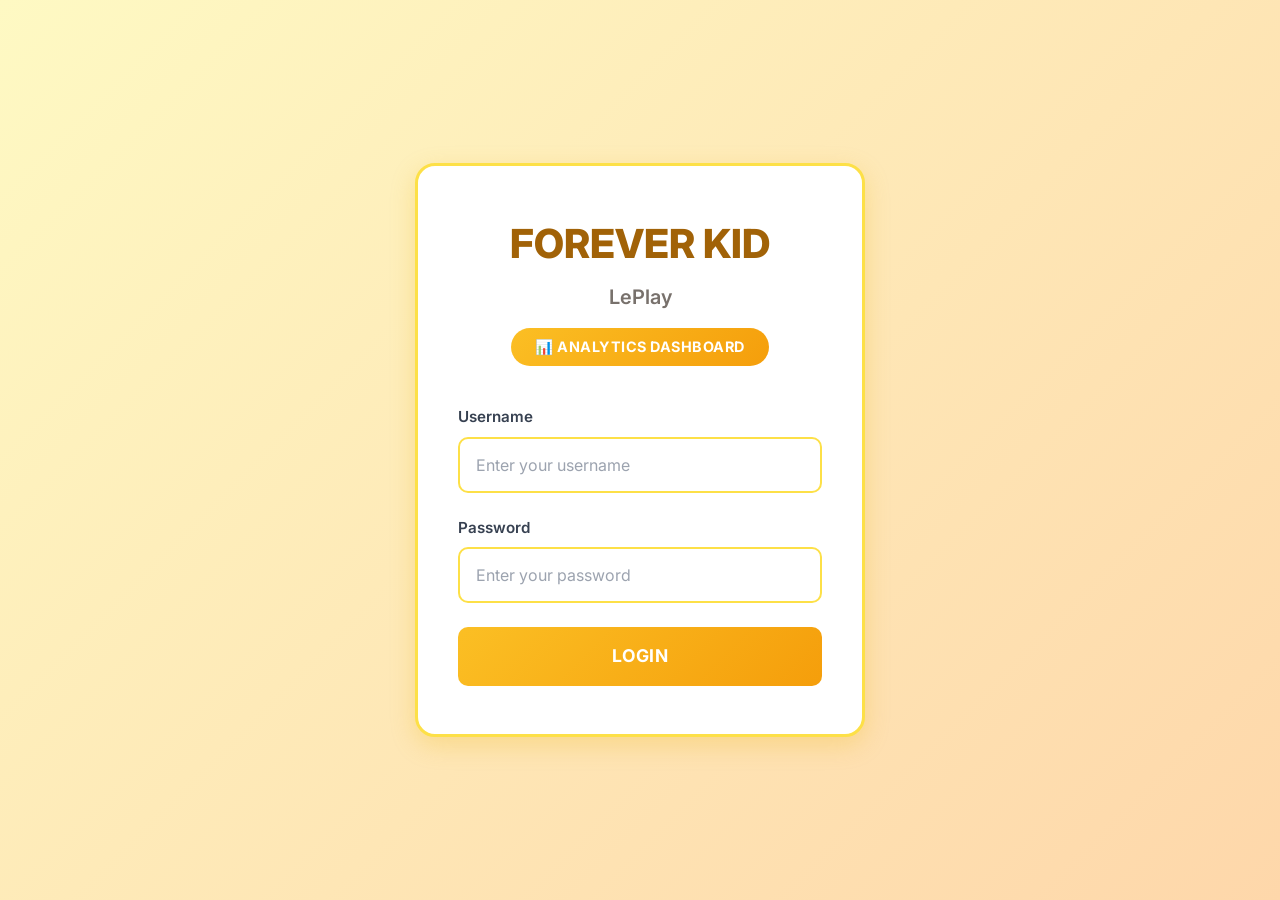
==== commit d11dc927: "auth" ====
--- a/analytics-login.html
+++ b/analytics-login.html
@@ -182,7 +182,7 @@
                 />
             </div>
             
-            <button type="submit" class="login-btn">Login to Analytics</button>
+            <button type="submit" class="login-btn">Login</button>
         </form>
     </div>
 
@@ -208,17 +208,15 @@
                 return;
             }
 
-            // Basic authentication check (customize as needed)
-            // For demo purposes, accepting any non-empty credentials
-            // In a real scenario, you might want specific usernames/passwords
-            if (username.length >= 3 && password.length >= 4) {
+            // Authentication check - admin@foreverkid.in access only
+            if (username === 'admin@foreverkid.in' && password === 'admin@4ever') {
                 // Store auth data
                 storeAuth(AUTH_KEYS.ANALYTICS, username);
                 
                 // Redirect to analytics dashboard
                 window.location.href = 'analytics.html';
             } else {
-                showError('Invalid credentials. Username must be at least 3 characters and password at least 4 characters.');
+                showError('Invalid credentials. Please check your username and password.');
             }
         });
 
